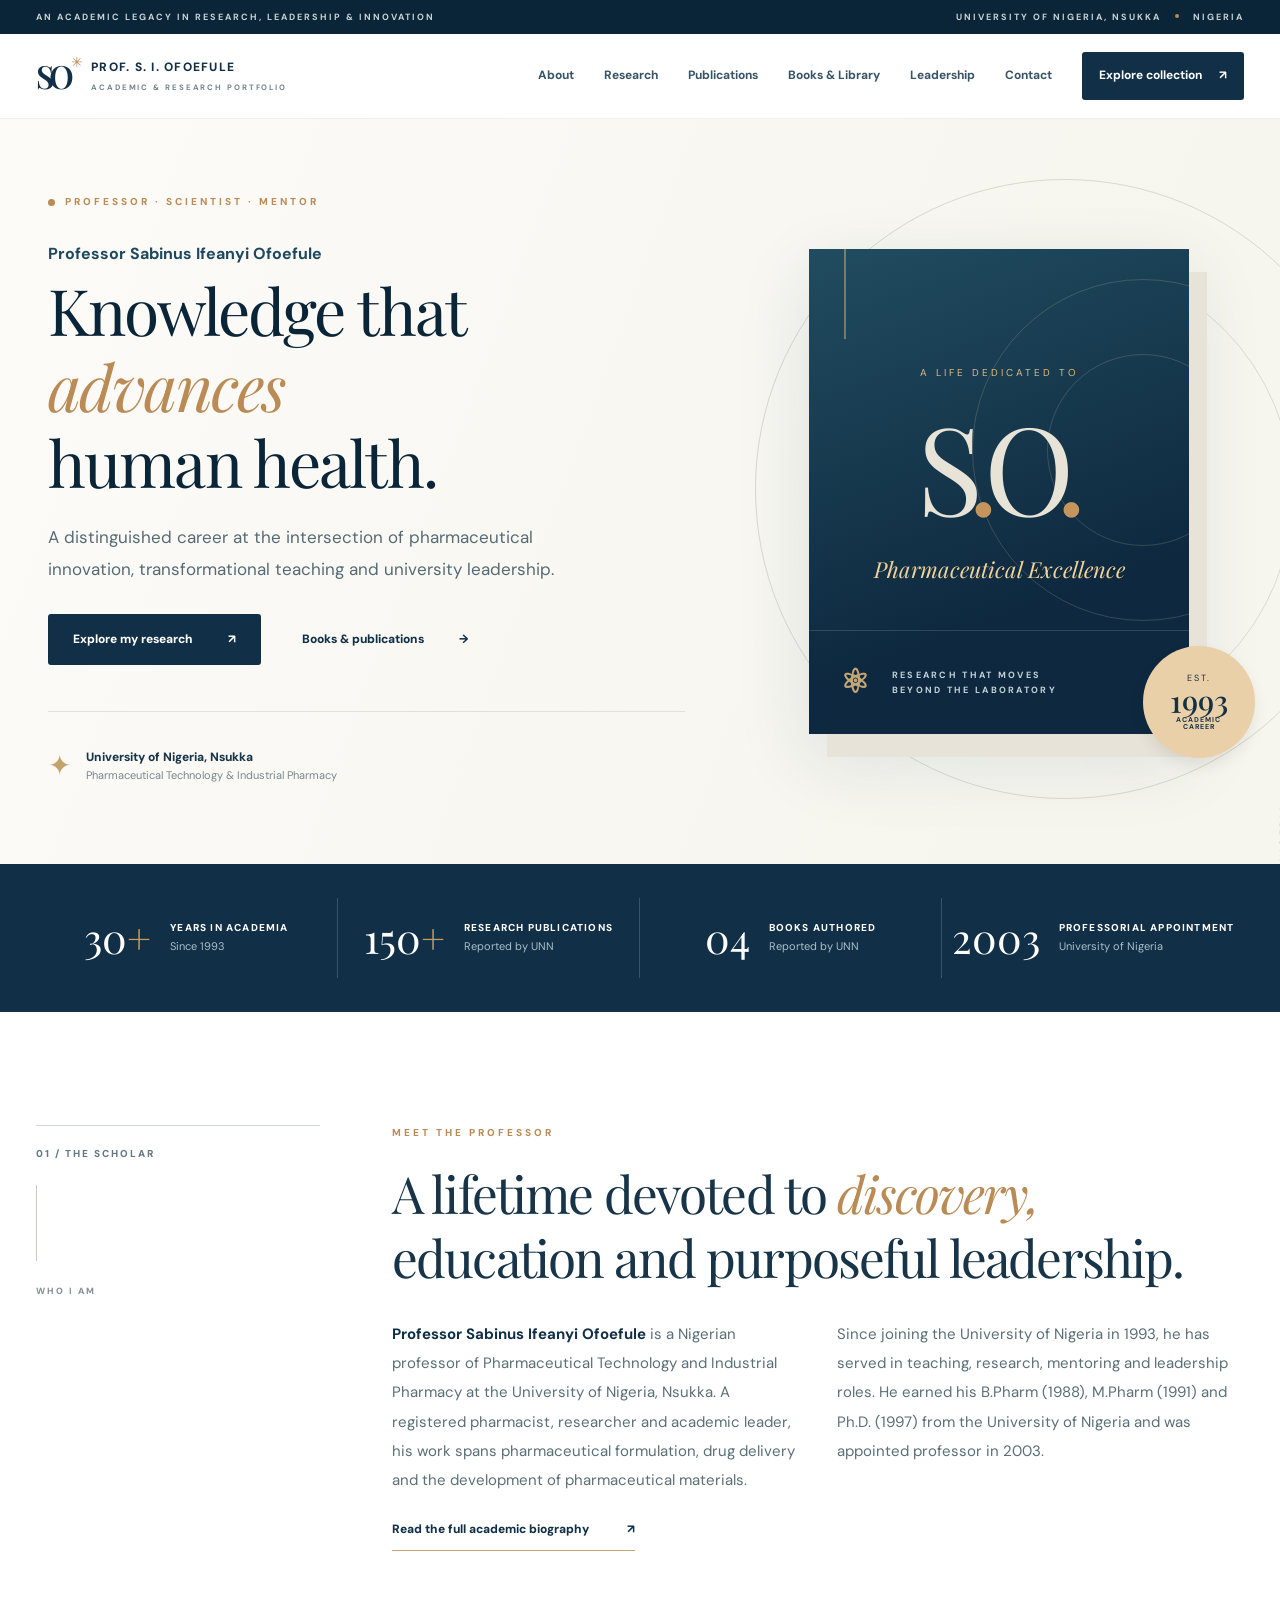
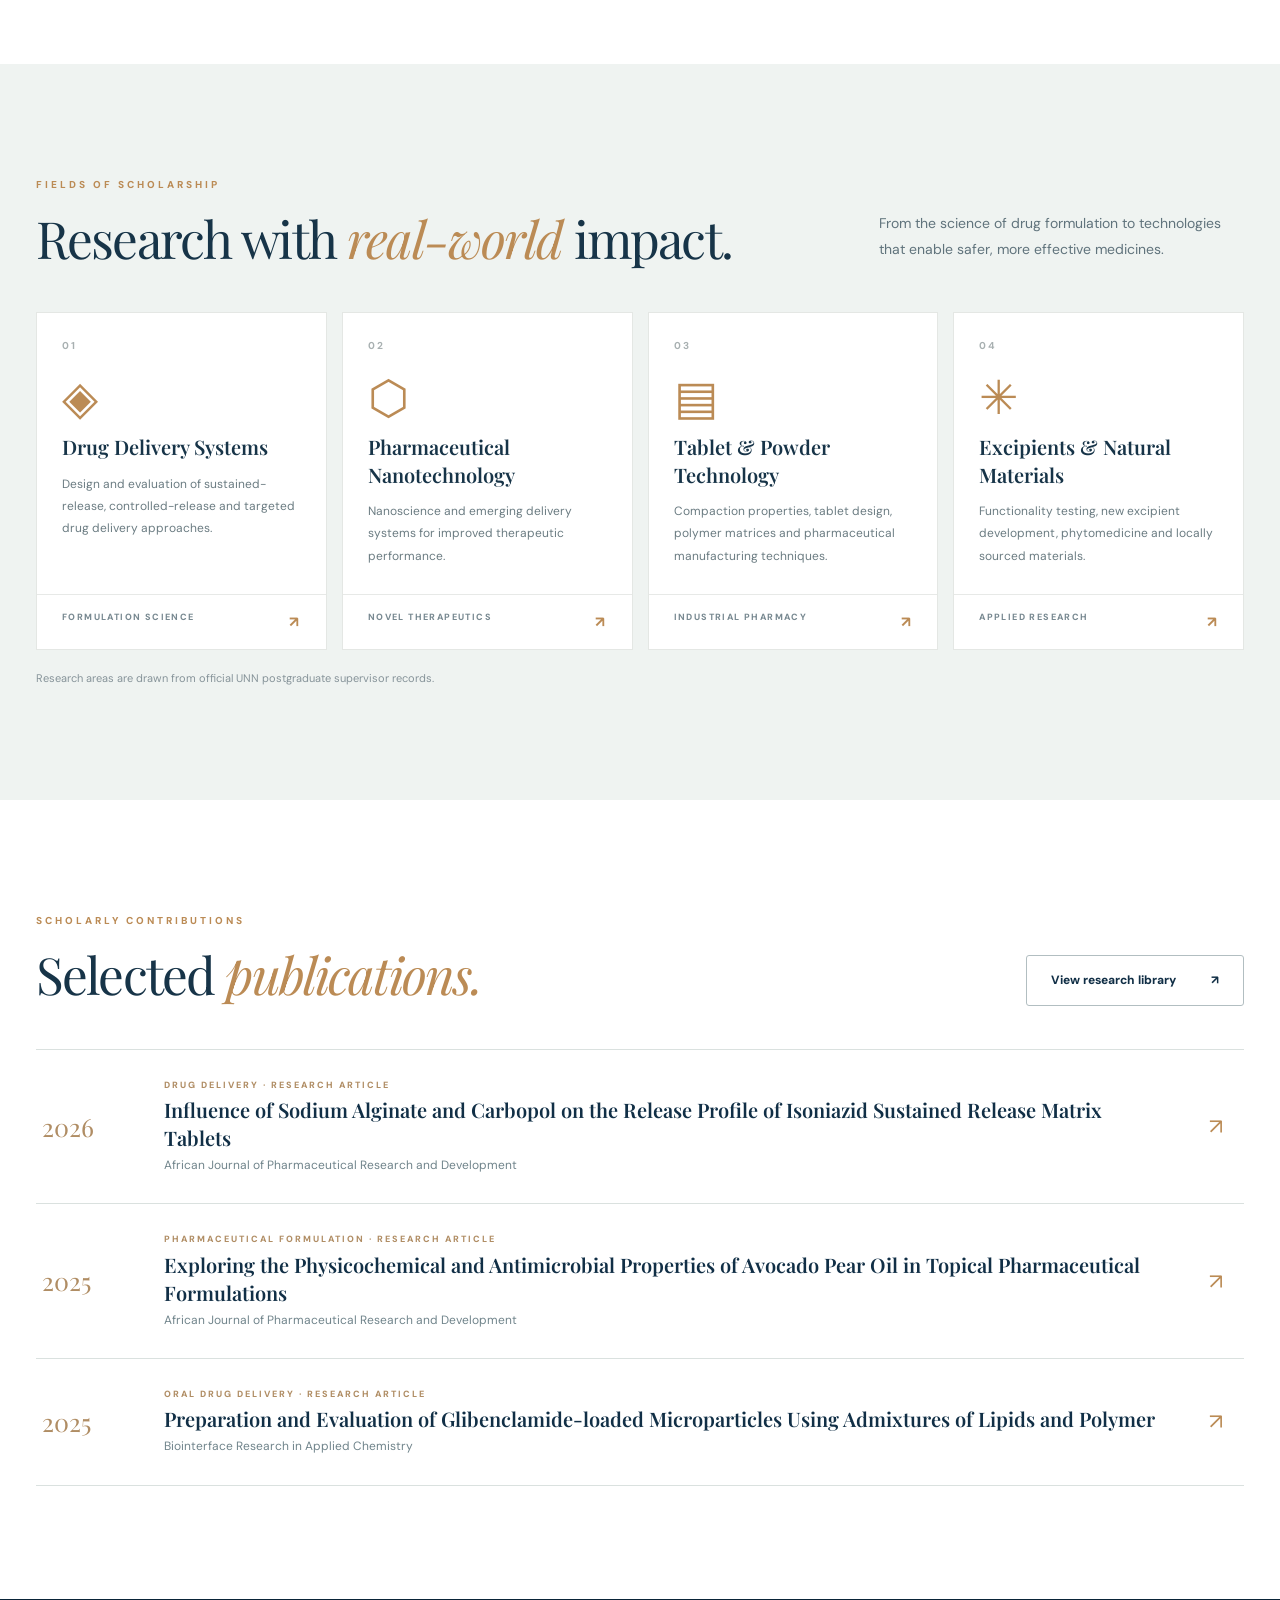
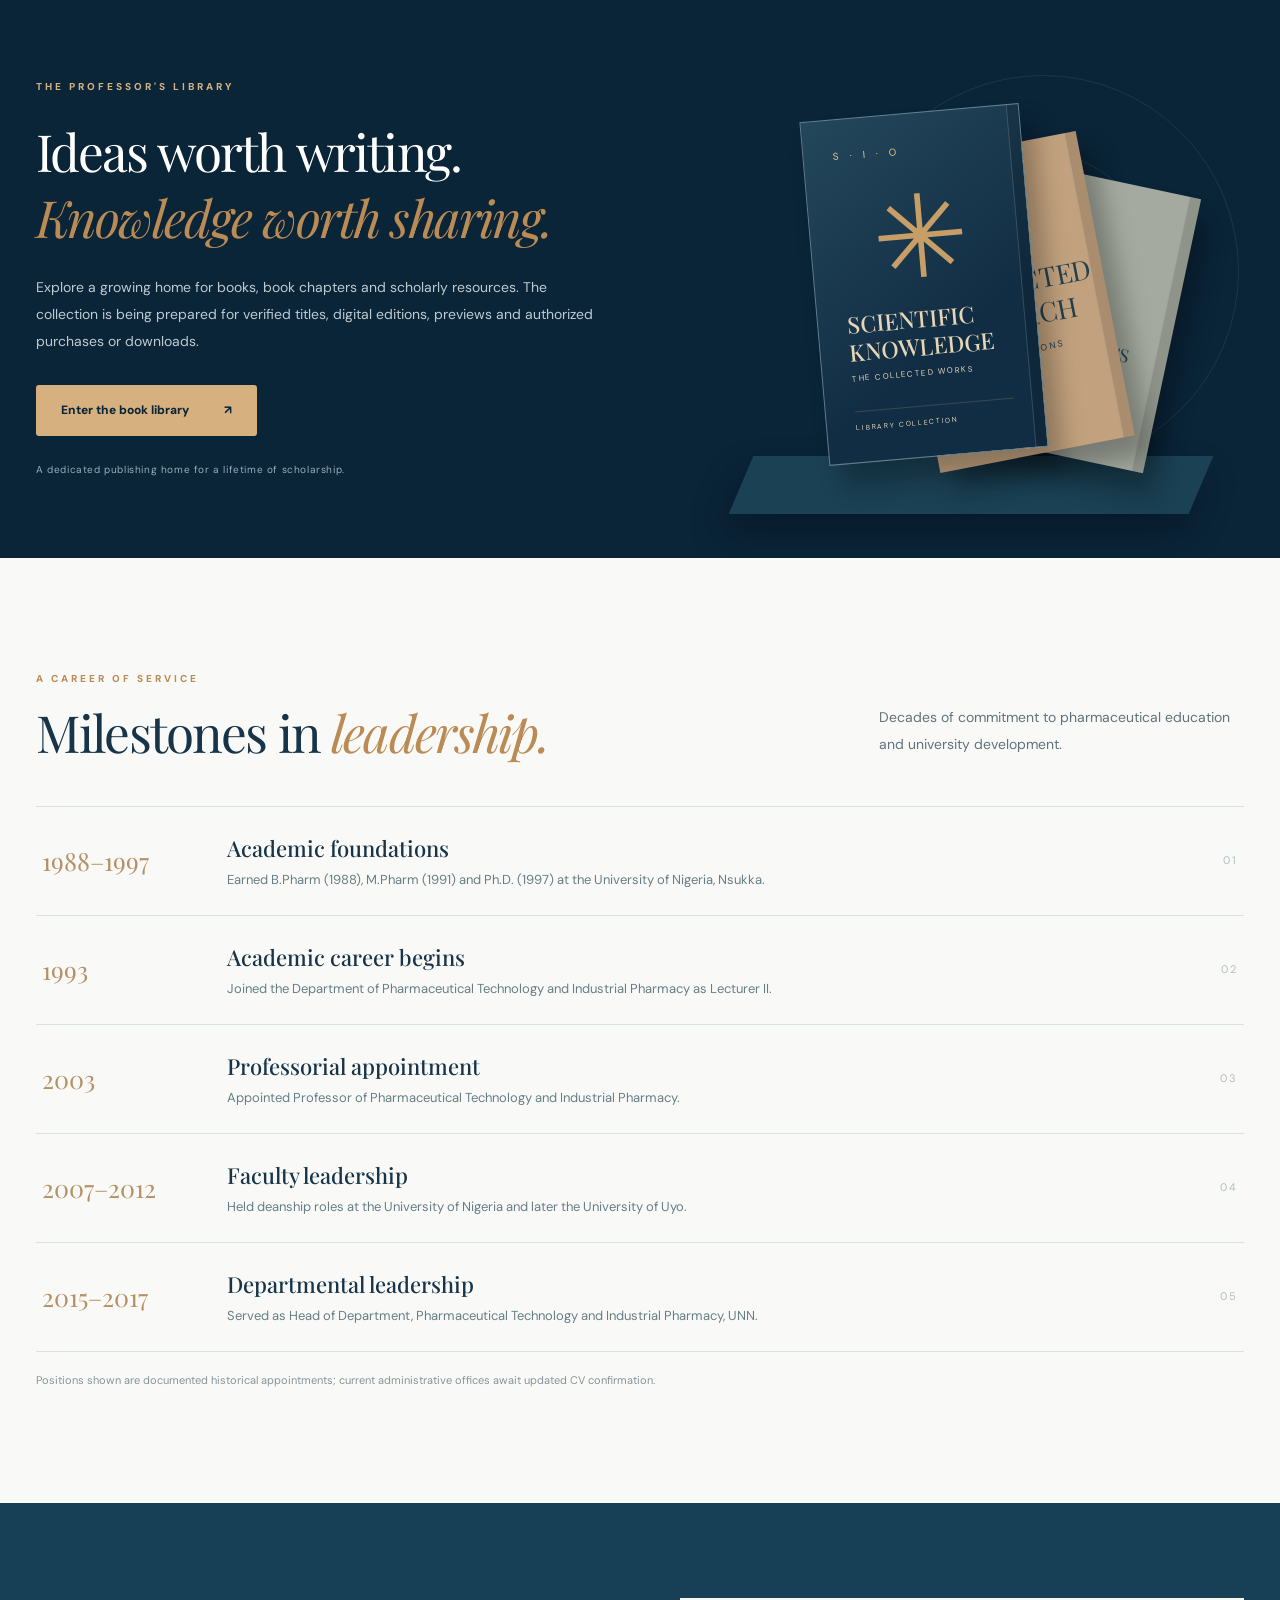
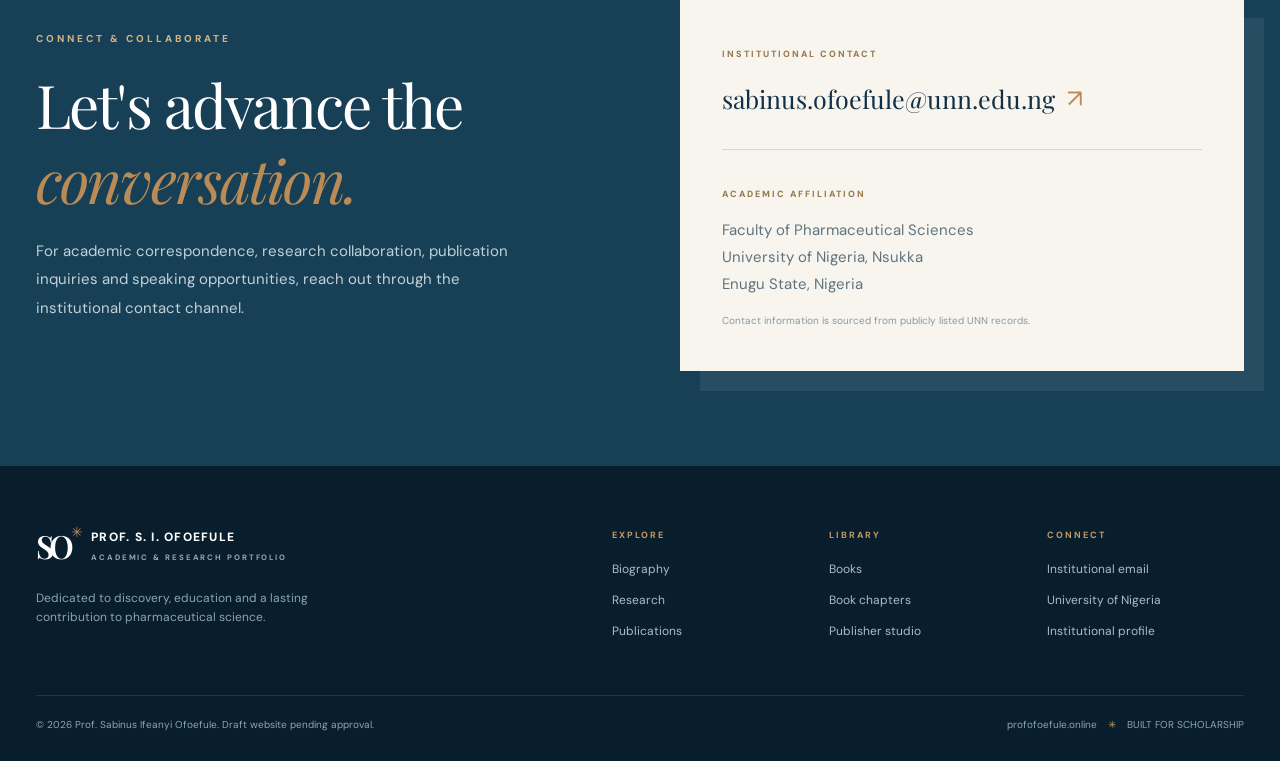
==== site/index.html @ 311e2a6b "feat: add academic portfolio, publication library, and book publishing studio" ====
<!doctype html>
<html lang="en"><head>
<meta charset="UTF-8"><meta name="viewport" content="width=device-width, initial-scale=1">
<title>Prof. Sabinus Ifeanyi Ofoefule | Pharmaceutical Scientist & Academic Leader</title>
<meta name="description" content="Explore the academic career, pharmaceutical research, publications and forthcoming books collection of Professor Sabinus Ifeanyi Ofoefule, University of Nigeria, Nsukka.">
<meta name="theme-color" content="#112d43"><link rel="canonical" href="https://profofoefule.online/"><link rel="icon" href="assets/logo.svg" type="image/svg+xml"><link rel="stylesheet" href="assets/style.css">
<meta property="og:title" content="Professor Sabinus Ifeanyi Ofoefule"><meta property="og:description" content="Advancing pharmaceutical science through research, mentorship and academic leadership."><meta property="og:type" content="profile"><meta property="og:url" content="https://profofoefule.online/">
<script type="application/ld+json">{"@context":"https://schema.org","@type":"Person","name":"Sabinus Ifeanyi Ofoefule","honorificPrefix":"Prof.","jobTitle":"Professor of Pharmaceutical Technology and Industrial Pharmacy","affiliation":{"@type":"CollegeOrUniversity","name":"University of Nigeria, Nsukka"},"url":"https://profofoefule.online/","knowsAbout":["Pharmaceutical technology","Industrial pharmacy","Drug delivery systems","Powder and tablet technology","Pharmaceutical excipients"]}</script>
</head><body>
<a class="skip-link" href="#main">Skip to content</a>
<div class="topline"><div class="container top-inner"><span>AN ACADEMIC LEGACY IN RESEARCH, LEADERSHIP & INNOVATION</span><span>UNIVERSITY OF NIGERIA, NSUKKA <i class="top-dot"></i> NIGERIA</span></div></div>
<header class="site-header"><nav class="nav container" aria-label="Main navigation"><a class="brand" href="index.html" aria-label="Professor Ofoefule home"><span class="brand-mark">SO<span class="brand-star">✳</span></span><span class="brand-copy"><b>PROF. S. I. OFOEFULE</b><small>ACADEMIC & RESEARCH PORTFOLIO</small></span></a><button class="mobile-toggle" id="mobileToggle" aria-label="Toggle navigation" aria-expanded="false"><span></span><span></span><span></span></button><div class="nav-links" id="navLinks"><a href="profile.html">About</a><a href="#research">Research</a><a href="#publications">Publications</a><a href="books.html">Books & Library</a><a href="#leadership">Leadership</a><a href="#contact">Contact</a><a href="books.html" class="nav-action">Explore collection <span>↗</span></a></div></nav></header>
<main id="main">
<section class="hero"><div class="container hero-grid"><div class="hero-copy"><div class="eyebrow"><span class="dot"></span> PROFESSOR · SCIENTIST · MENTOR</div><div class="hero-name">Professor Sabinus Ifeanyi Ofoefule</div><h1>Knowledge that <em>advances</em><br>human health.</h1><p class="hero-lead">A distinguished career at the intersection of pharmaceutical innovation, transformational teaching and university leadership.</p><div class="hero-buttons"><a class="btn btn-dark" href="#research">Explore my research <span>↗</span></a><a class="btn btn-ghost" href="books.html">Books & publications <span>→</span></a></div><div class="hero-affil"><span class="affil-symbol">✦</span><span><strong>University of Nigeria, Nsukka</strong><small>Pharmaceutical Technology & Industrial Pharmacy</small></span></div></div><div class="hero-visual"><div class="orb orb-one"></div><div class="orb orb-two"></div><div class="portrait-wrap"><div class="portrait-head"><span class="portrait-eyebrow">A LIFE DEDICATED TO</span><span class="portrait-monogram">S<span>.</span>O<span>.</span></span><span class="portrait-script">Pharmaceutical Excellence</span></div><div class="portrait-btm"><span class="mini-atom">⚛</span><span>RESEARCH THAT MOVES<br>BEYOND THE LABORATORY</span></div><div class="portrait-line"></div></div><div class="portrait-stamp"><span>EST.</span><b>1993</b><small>ACADEMIC<br>CAREER</small></div><div class="hero-decoration">PHARMACEUTICAL SCIENCES / NIGERIA</div></div></div></section>
<section class="stats-band" aria-label="Career highlights"><div class="container stats-grid"><div class="stat"><b>30<span>+</span></b><span>YEARS IN ACADEMIA <small>Since 1993</small></span></div><div class="stat"><b>150<span>+</span></b><span>RESEARCH PUBLICATIONS <small>Reported by UNN</small></span></div><div class="stat"><b>04</b><span>BOOKS AUTHORED <small>Reported by UNN</small></span></div><div class="stat"><b>2003</b><span>PROFESSORIAL APPOINTMENT <small>University of Nigeria</small></span></div></div></section>
<section class="section intro-section" id="about"><div class="container intro-grid"><div class="section-side"><div class="section-number">01 / THE SCHOLAR</div><div class="side-ornament"></div><span class="small-caps">WHO I AM</span></div><div class="intro-content"><div class="section-kicker">MEET THE PROFESSOR</div><h2>A lifetime devoted to <em>discovery,</em> education and purposeful leadership.</h2><div class="intro-columns"><p><strong>Professor Sabinus Ifeanyi Ofoefule</strong> is a Nigerian professor of Pharmaceutical Technology and Industrial Pharmacy at the University of Nigeria, Nsukka. A registered pharmacist, researcher and academic leader, his work spans pharmaceutical formulation, drug delivery and the development of pharmaceutical materials.</p><p>Since joining the University of Nigeria in 1993, he has served in teaching, research, mentoring and leadership roles. He earned his B.Pharm (1988), M.Pharm (1991) and Ph.D. (1997) from the University of Nigeria and was appointed professor in 2003.</p></div><a class="text-link" href="profile.html">Read the full academic biography <span>↗</span></a></div></div></section>
<section class="section research-section" id="research"><div class="container"><div class="section-row"><div><div class="section-kicker">FIELDS OF SCHOLARSHIP</div><h2>Research with <em>real-world</em> impact.</h2></div><p>From the science of drug formulation to technologies that enable safer, more effective medicines.</p></div><div class="research-grid"><article class="research-card"><div class="research-num">01</div><div class="research-icon">◈</div><h3>Drug Delivery Systems</h3><p>Design and evaluation of sustained-release, controlled-release and targeted drug delivery approaches.</p><div class="card-foot">FORMULATION SCIENCE <span>↗</span></div></article><article class="research-card"><div class="research-num">02</div><div class="research-icon">⬡</div><h3>Pharmaceutical Nanotechnology</h3><p>Nanoscience and emerging delivery systems for improved therapeutic performance.</p><div class="card-foot">NOVEL THERAPEUTICS <span>↗</span></div></article><article class="research-card"><div class="research-num">03</div><div class="research-icon">▤</div><h3>Tablet & Powder Technology</h3><p>Compaction properties, tablet design, polymer matrices and pharmaceutical manufacturing techniques.</p><div class="card-foot">INDUSTRIAL PHARMACY <span>↗</span></div></article><article class="research-card"><div class="research-num">04</div><div class="research-icon">✳</div><h3>Excipients & Natural Materials</h3><p>Functionality testing, new excipient development, phytomedicine and locally sourced materials.</p><div class="card-foot">APPLIED RESEARCH <span>↗</span></div></article></div><p class="source-note">Research areas are drawn from official UNN postgraduate supervisor records.</p></div></section>
<section class="section publications-section" id="publications"><div class="container"><div class="section-row"><div><div class="section-kicker">SCHOLARLY CONTRIBUTIONS</div><h2>Selected <em>publications.</em></h2></div><a class="btn btn-outline" href="publications.html">View research library <span>↗</span></a></div><div class="publication-list"><a class="pub-row" href="https://doi.org/10.59493/ajopred/2026.1.17" target="_blank" rel="noopener noreferrer"><span class="pub-year">2026</span><span class="pub-main"><small>DRUG DELIVERY · RESEARCH ARTICLE</small><b>Influence of Sodium Alginate and Carbopol on the Release Profile of Isoniazid Sustained Release Matrix Tablets</b><span>African Journal of Pharmaceutical Research and Development</span></span><span class="pub-arrow">↗</span></a><a class="pub-row" href="https://doi.org/10.59493/ajopred/2025.1.8" target="_blank" rel="noopener noreferrer"><span class="pub-year">2025</span><span class="pub-main"><small>PHARMACEUTICAL FORMULATION · RESEARCH ARTICLE</small><b>Exploring the Physicochemical and Antimicrobial Properties of Avocado Pear Oil in Topical Pharmaceutical Formulations</b><span>African Journal of Pharmaceutical Research and Development</span></span><span class="pub-arrow">↗</span></a><a class="pub-row" href="https://doi.org/10.33263/BRIAC152.029" target="_blank" rel="noopener noreferrer"><span class="pub-year">2025</span><span class="pub-main"><small>ORAL DRUG DELIVERY · RESEARCH ARTICLE</small><b>Preparation and Evaluation of Glibenclamide-loaded Microparticles Using Admixtures of Lipids and Polymer</b><span>Biointerface Research in Applied Chemistry</span></span><span class="pub-arrow">↗</span></a></div></div></section>
<section class="books-feature"><div class="container books-feature-grid"><div class="books-feature-copy"><div class="section-kicker light">THE PROFESSOR'S LIBRARY</div><h2>Ideas worth writing.<br><em>Knowledge worth sharing.</em></h2><p>Explore a growing home for books, book chapters and scholarly resources. The collection is being prepared for verified titles, digital editions, previews and authorized purchases or downloads.</p><a class="btn btn-gold" href="books.html">Enter the book library <span>↗</span></a><div class="books-note">A dedicated publishing home for a lifetime of scholarship.</div></div><div class="book-art" aria-label="Illustration of scholarly books"><div class="book-stack book-back"><i></i><div class="book-line"></div><small>THE PROFESSOR'S<br>LIBRARY</small></div><div class="book-stack book-middle"><i></i><span>COLLECTED<br>RESEARCH</span><small>ACADEMIC EDITIONS</small></div><div class="book-stack book-front"><div class="front-logo">S · I · O</div><div class="front-pattern">✳</div><b>SCIENTIFIC<br>KNOWLEDGE</b><span>THE COLLECTED WORKS</span><small>LIBRARY COLLECTION</small></div><div class="book-plinth"></div></div></div></section>
<section class="section timeline-section" id="leadership"><div class="container"><div class="section-row"><div><div class="section-kicker">A CAREER OF SERVICE</div><h2>Milestones in <em>leadership.</em></h2></div><p>Decades of commitment to pharmaceutical education and university development.</p></div><div class="timeline"><div class="timeline-item"><span>1988–1997</span><div><h3>Academic foundations</h3><p>Earned B.Pharm (1988), M.Pharm (1991) and Ph.D. (1997) at the University of Nigeria, Nsukka.</p></div><i>01</i></div><div class="timeline-item"><span>1993</span><div><h3>Academic career begins</h3><p>Joined the Department of Pharmaceutical Technology and Industrial Pharmacy as Lecturer II.</p></div><i>02</i></div><div class="timeline-item"><span>2003</span><div><h3>Professorial appointment</h3><p>Appointed Professor of Pharmaceutical Technology and Industrial Pharmacy.</p></div><i>03</i></div><div class="timeline-item"><span>2007–2012</span><div><h3>Faculty leadership</h3><p>Held deanship roles at the University of Nigeria and later the University of Uyo.</p></div><i>04</i></div><div class="timeline-item"><span>2015–2017</span><div><h3>Departmental leadership</h3><p>Served as Head of Department, Pharmaceutical Technology and Industrial Pharmacy, UNN.</p></div><i>05</i></div></div><p class="source-note">Positions shown are documented historical appointments; current administrative offices await updated CV confirmation.</p></div></section>
<section class="contact-section" id="contact"><div class="container contact-grid"><div><div class="section-kicker light">CONNECT & COLLABORATE</div><h2>Let's advance the <em>conversation.</em></h2><p>For academic correspondence, research collaboration, publication inquiries and speaking opportunities, reach out through the institutional contact channel.</p></div><div class="contact-card"><small>INSTITUTIONAL CONTACT</small><a href="mailto:sabinus.ofoefule@unn.edu.ng" class="contact-email">sabinus.ofoefule@unn.edu.ng <span>↗</span></a><div class="contact-divider"></div><small>ACADEMIC AFFILIATION</small><p>Faculty of Pharmaceutical Sciences<br>University of Nigeria, Nsukka<br>Enugu State, Nigeria</p><div class="contact-small">Contact information is sourced from publicly listed UNN records.</div></div></div></section>
</main><footer class="footer"><div class="container footer-grid"><div><a class="brand footer-brand" href="index.html"><span class="brand-mark">SO<span class="brand-star">✳</span></span><span class="brand-copy"><b>PROF. S. I. OFOEFULE</b><small>ACADEMIC & RESEARCH PORTFOLIO</small></span></a><p>Dedicated to discovery, education and a lasting contribution to pharmaceutical science.</p></div><div class="footer-links"><div><strong>EXPLORE</strong><a href="profile.html">Biography</a><a href="#research">Research</a><a href="publications.html">Publications</a></div><div><strong>LIBRARY</strong><a href="books.html">Books</a><a href="books.html?filter=chapter">Book chapters</a><a href="admin.html">Publisher studio</a></div><div><strong>CONNECT</strong><a href="mailto:sabinus.ofoefule@unn.edu.ng">Institutional email</a><a href="https://www.unn.edu.ng/" target="_blank" rel="noopener noreferrer">University of Nigeria</a><a href="https://stracep.unn.edu.ng/key-officers/" target="_blank" rel="noopener noreferrer">Institutional profile</a></div></div></div><div class="container footer-base"><span>© <span id="year"></span> Prof. Sabinus Ifeanyi Ofoefule. Draft website pending approval.</span><span>profofoefule.online <span class="footer-dot">✳</span> BUILT FOR SCHOLARSHIP</span></div></footer>
<script src="assets/common.js" defer></script></body></html>
---- site/assets/style.css ----
@import url('https://fonts.googleapis.com/css2?family=DM+Sans:wght@400;500;600;700&family=Manrope:wght@400;500;600;700;800&family=Playfair+Display:ital,wght@0,400;0,500;0,600;0,700;1,400;1,500;1,600&display=swap');
:root{--navy:#112f46;--navy-deep:#0a2438;--navy-light:#1d4860;--ink:#173448;--text:#3e5260;--sub:#6e7e83;--gold:#bb8b55;--gold-light:#dec49d;--cream:#f8f6f1;--paper:#fff;--line:#dce1de;--blue-bg:#edf2f2;--serif:'Playfair Display',Georgia,serif;--sans:'DM Sans',Arial,sans-serif;--manrope:'Manrope',Arial,sans-serif}
*{box-sizing:border-box}html{scroll-behavior:smooth;scroll-padding-top:100px}body{margin:0;background:var(--cream);color:var(--ink);font-family:var(--sans);font-size:15px;line-height:1.6}a{color:inherit;text-decoration:none}button,input,select,textarea{font:inherit}button{cursor:pointer}img{max-width:100%}.container{width:min(1240px,calc(100% - 72px));margin-inline:auto}.skip-link{position:absolute;left:-1000px;top:0;background:white;color:var(--navy);z-index:100;padding:12px}.skip-link:focus{left:10px;top:10px}.topline{background:var(--navy-deep);color:#c8d3d6;font-size:9px;font-weight:700;letter-spacing:2px}.top-inner{display:flex;justify-content:space-between;align-items:center;min-height:34px}.top-dot{display:inline-block;width:4px;height:4px;border-radius:50%;background:var(--gold);margin:0 10px 2px}.site-header{background:#fff;position:relative;z-index:12;border-bottom:1px solid #eef0ed}.nav{min-height:84px;display:flex;align-items:center;justify-content:space-between;gap:24px}.brand{display:inline-flex;align-items:center;gap:14px;min-width:215px}.brand-mark{font-family:var(--serif);font-size:32px;letter-spacing:-5px;position:relative;line-height:1;color:var(--navy);font-weight:600;padding-right:8px}.brand-star{font:14px var(--sans);position:absolute;top:-7px;right:-6px;letter-spacing:0;color:var(--gold)}.brand-copy{display:flex;flex-direction:column;gap:4px}.brand-copy b{letter-spacing:1.25px;color:var(--navy);font-size:12px;font-weight:800}.brand-copy small{font-size:7.8px;letter-spacing:1.9px;color:#73858a;font-weight:700}.nav-links{display:flex;align-items:center;gap:30px}.nav-links>a{font-size:12px;font-weight:700;color:#385366;white-space:nowrap;transition:color .2s}.nav-links>a:hover,.nav-links>a.active{color:var(--gold)}.nav-links .nav-action{background:var(--navy);color:white;border-radius:3px;padding:14px 17px;display:inline-flex;gap:17px}.nav-links .nav-action:hover{color:#fff;background:#264961}.mobile-toggle{display:none;border:0;background:none;padding:10px}.mobile-toggle span{display:block;width:25px;height:2px;background:var(--navy);margin:5px 0}
.hero{background:linear-gradient(110deg,#fcfbf8 2%,#f6f5ee 80%);overflow:hidden}.hero-grid{min-height:680px;display:grid;grid-template-columns:1.14fr .86fr;align-items:center;gap:70px}.hero-copy{padding:75px 0 75px 12px}.eyebrow,.section-kicker,.small-caps{font-size:10px;letter-spacing:3px;font-weight:800;color:var(--gold);display:flex;align-items:center;gap:10px}.eyebrow .dot{height:7px;width:7px;background:var(--gold);border-radius:50%}.hero-name{font-size:16px;font-weight:700;margin:31px 0 5px;color:var(--navy-light)}h1,h2,h3,p{margin-top:0}h1,h2{font-family:var(--serif);font-weight:400;letter-spacing:-1.85px}h1{font-size:clamp(45px,5vw,74px);line-height:1.19;margin-bottom:22px;color:var(--navy-deep)}h1 em,h2 em{font-weight:400;color:var(--gold);font-style:italic}.hero-lead{max-width:530px;color:#566b74;font-size:17px;line-height:1.85;margin-bottom:29px}.hero-buttons{display:flex;align-items:center;gap:16px}.btn{display:inline-flex;align-items:center;justify-content:center;gap:35px;padding:15px 24px;border-radius:3px;font-size:12px;font-weight:800;border:1px solid transparent;transition:transform .2s,background-color .2s;text-align:center;white-space:nowrap}.btn:hover{transform:translateY(-2px)}.btn-dark{background:var(--navy);color:#fff}.btn-dark:hover{background:#23495c}.btn-ghost{color:var(--navy)}.btn-ghost:hover{background:#ebece5}.btn-outline{border-color:#b2bec1;background:transparent;color:var(--navy)}.btn-gold{background:#d6b17f;color:var(--navy-deep)}.btn-gold:hover{background:#edc894}.hero-affil{display:flex;align-items:center;gap:15px;border-top:1px solid #e1e2da;padding-top:32px;margin-top:46px}.affil-symbol{font-size:28px;color:#c5a46c}.hero-affil span:last-child{display:flex;flex-direction:column}.hero-affil strong{font-size:12px;font-weight:800}.hero-affil small{font-size:11px;color:#75888e}.hero-visual{height:680px;position:relative;display:flex;align-items:center;justify-content:center;isolation:isolate}.orb{position:absolute;border-radius:50%;border:1px solid #d7d9cf}.orb-one{width:620px;height:620px;left:0;top:4%;z-index:-1}.orb-two{width:470px;height:470px;left:14%;top:16%;z-index:-1;border-color:#dcd9d0}.portrait-wrap{width:380px;height:485px;background:linear-gradient(160deg,#214c60,#0e293f 70%);position:relative;box-shadow:18px 23px 0 #e7e3d8,0 25px 70px #21445c1e;display:flex;flex-direction:column;justify-content:space-between;overflow:hidden}.portrait-wrap::before{content:'';position:absolute;width:340px;height:340px;border:1px solid #f7e2b52b;border-radius:50%;top:30px;right:-125px}.portrait-wrap::after{content:'';position:absolute;width:190px;height:190px;border:1px solid #f7e2b52b;border-radius:50%;top:105px;right:-50px}.portrait-head{display:flex;flex-direction:column;align-items:center;padding-top:116px;color:white;z-index:1}.portrait-eyebrow{font-size:10px;color:#deb982;letter-spacing:3px}.portrait-monogram{font-family:var(--serif);font-size:122px;font-weight:400;letter-spacing:-15px;margin-left:-9px;line-height:1.4;color:#e7e3d7}.portrait-monogram span{color:#c6955d}.portrait-script{font-family:var(--serif);font-size:22px;font-style:italic;color:#f2d29b}.portrait-btm{display:flex;align-items:center;gap:19px;padding:25px 31px;color:#c3d3d7;border-top:1px solid #ffffff23;z-index:1;font-size:9px;font-weight:700;letter-spacing:2.3px}.mini-atom{font-size:33px;color:#c2a577}.portrait-line{position:absolute;width:2px;height:90px;background:#d3ae7e;top:0;left:35px;opacity:.5}.portrait-stamp{width:112px;height:112px;position:absolute;border-radius:50%;background:#ead0a8;color:#163144;right:-11px;bottom:73px;display:flex;flex-direction:column;align-items:center;justify-content:center;text-align:center;line-height:1.05;box-shadow:0 8px 15px #00000013}.portrait-stamp span{font-size:9px;letter-spacing:2px}.portrait-stamp b{font-size:31px;font-family:var(--serif);font-weight:500}.portrait-stamp small{font-size:7px;letter-spacing:1px;font-weight:700}.hero-decoration{position:absolute;bottom:29px;right:-46px;letter-spacing:3.7px;color:#b6b8ad;font-size:9px;transform:rotate(-90deg);transform-origin:right bottom}.stats-band{background:var(--navy);color:white}.stats-grid{display:grid;grid-template-columns:repeat(4,1fr);padding:34px 0}.stat{display:flex;align-items:center;gap:19px;min-height:80px;justify-content:center;border-right:1px solid #ffffff2d}.stat:last-child{border:0}.stat b{font-family:var(--serif);font-size:41px;font-weight:400;line-height:1}.stat b span{color:#c59d65}.stat>span{font-size:10px;font-weight:800;letter-spacing:1.2px;line-height:1.8}.stat small{display:block;color:#a9c0ca;font-weight:400;letter-spacing:0;font-size:11px}
.section{padding:113px 0}.section-side{border-top:1px solid #cfd7d4;padding-top:20px}.section-number{font-size:10px;color:#637885;font-weight:800;letter-spacing:2px}.side-ornament{height:76px;width:1px;background:#c7c9c2;margin:23px 0}.small-caps{font-size:9px;color:#869096;letter-spacing:2px}.intro-section{background:white}.intro-grid{display:grid;grid-template-columns:1fr 3fr;gap:72px}.intro-content h2{font-size:clamp(36px,4vw,56px);line-height:1.25;max-width:880px;margin:20px 0 31px}.intro-columns{display:grid;grid-template-columns:1fr 1fr;gap:38px}.intro-columns p{color:#5a6f76;font-size:15px;line-height:1.95}.intro-columns strong{color:var(--navy)}.text-link{font-size:12px;font-weight:800;border-bottom:1px solid #c7a472;display:inline-flex;align-items:center;gap:38px;padding:10px 0;color:var(--navy)}.research-section{background:#eff3f1}.section-row{display:flex;align-items:end;justify-content:space-between;gap:45px;margin-bottom:43px}.section-row h2{font-size:clamp(36px,4vw,52px);line-height:1.2;margin:15px 0 0}.section-row>p{max-width:365px;color:#60737c;font-size:14px;line-height:1.9;margin:0 0 6px}.research-grid{display:grid;grid-template-columns:repeat(4,1fr);gap:15px}.research-card{background:white;min-height:325px;display:flex;flex-direction:column;padding:25px 25px 0;border:1px solid #e4e7e4;transition:transform .2s,box-shadow .2s}.research-card:hover{transform:translateY(-4px);box-shadow:0 14px 20px #1e404b12}.research-num{font-size:10px;letter-spacing:2px;color:#a8b0b1;font-weight:700}.research-icon{font-family:var(--serif);font-size:47px;color:var(--gold);margin:17px 0 15px;line-height:1}.research-card h3{font-family:var(--serif);font-size:20px;font-weight:600;line-height:1.38;margin-bottom:12px}.research-card p{color:#6b7c82;font-size:12px;line-height:1.85;flex:1}.card-foot{border-top:1px solid #e7e9e7;margin:15px -25px 0;padding:15px 25px;font-size:9px;letter-spacing:1.4px;font-weight:800;color:#788991;display:flex;justify-content:space-between}.card-foot span{font-size:15px;color:var(--gold)}.source-note{color:#869399;font-size:11px;margin-top:20px;margin-bottom:0}.publications-section{background:white}.publication-list{border-top:1px solid #dae1df}.pub-row{display:grid;grid-template-columns:100px 1fr 44px;align-items:center;gap:22px;border-bottom:1px solid #dae1df;padding:28px 6px;transition:background-color .2s}.pub-row:hover{background:#f7f8f5}.pub-year{font-family:var(--serif);font-size:25px;color:#b08d64}.pub-main{display:flex;flex-direction:column;gap:4px}.pub-main small{font-size:9px;color:#b08d64;letter-spacing:2px;font-weight:800}.pub-main b{font-family:var(--serif);font-size:20px;line-height:1.4;font-weight:600;color:var(--navy)}.pub-main>span{font-size:12px;color:#70848b}.pub-arrow{text-align:center;color:var(--gold);font-size:22px}.books-feature{background:var(--navy-deep);color:#fff;overflow:hidden}.books-feature-grid{display:grid;grid-template-columns:1.15fr 1fr;gap:50px;min-height:535px;align-items:center}.books-feature-copy{padding:80px 0}.section-kicker.light{color:#d4b280}.books-feature h2{font-size:clamp(38px,4vw,56px);line-height:1.3;margin:23px 0}.books-feature p{max-width:570px;color:#becbd0;font-size:14px;line-height:1.95;margin-bottom:29px}.books-note{color:#97afb9;font-size:10px;letter-spacing:.6px;margin-top:26px}.book-art{height:535px;position:relative;display:flex;align-items:flex-end;justify-content:center;perspective:900px}.book-art::before{content:'';position:absolute;width:390px;height:390px;border:1px solid #ffffff15;border-radius:50%;top:12%;right:1%}.book-art::after{content:'';position:absolute;width:250px;height:250px;border:1px solid #ffffff13;border-radius:50%;top:26%;right:16%}.book-stack{position:absolute;bottom:89px;display:flex;flex-direction:column;box-shadow:13px 21px 25px #00000047;z-index:1}.book-stack:after{content:'';position:absolute;right:0;top:0;bottom:0;width:11px;background:#00000021;border-left:1px solid #ffffff2b}.book-back{width:185px;height:280px;right:70px;transform:rotate(12deg);background:#a4aa9f;color:#234350;padding:32px}.book-back i{width:31px;height:31px;border:1px solid #284b5e;border-radius:50%;margin-bottom:45px}.book-back small{font-family:var(--serif);font-size:18px}.book-line{height:2px;width:60px;background:#37566b;margin-bottom:16px}.book-middle{width:198px;height:310px;right:137px;transform:rotate(-11deg);background:#c2a27e;color:#23404e;padding:36px 28px}.book-middle i{display:block;border-top:2px solid #365465;border-bottom:2px solid #365465;height:10px;width:60px;margin-bottom:75px}.book-middle span{font-family:var(--serif);font-size:27px;line-height:1.25}.book-middle small{font-size:9px;margin-top:10px;letter-spacing:2px}.book-front{width:220px;height:345px;right:210px;transform:rotate(-5deg);background:linear-gradient(145deg,#24475b,#112d44 65%);color:#e6d5b6;padding:29px;z-index:3;border:1px solid #5d7e8c}.front-logo{letter-spacing:4px;font-size:10px;color:#ebc68e}.front-pattern{font-size:115px;font-weight:100;line-height:1;color:#c69e66;margin:23px 0 8px;text-align:center}.book-front b{font-family:var(--serif);font-size:23px;font-weight:500;line-height:1.2}.book-front>span{margin-top:7px;font-size:8px;letter-spacing:1.5px}.book-front>small{border-top:1px solid #b28c6344;margin-top:auto;padding-top:10px;font-size:7px;letter-spacing:1.7px}.book-plinth{height:58px;width:460px;background:#1b4154;position:absolute;bottom:32px;right:43px;transform:skew(-23deg);box-shadow:0 19px 35px #0004}.timeline-section{background:#f9faf7}.timeline{border-top:1px solid #dae2de}.timeline-item{display:grid;grid-template-columns:150px 1fr 70px;align-items:center;border-bottom:1px solid #dae2de;padding:24px 6px;gap:35px}.timeline-item>span{font-family:var(--serif);font-size:25px;color:#b59165}.timeline-item h3{font-family:var(--serif);font-size:22px;font-weight:500;margin-bottom:4px}.timeline-item p{font-size:13px;color:#667e86;max-width:710px;margin:0}.timeline-item i{font-style:normal;color:#b1bec0;font-size:11px;letter-spacing:2px;text-align:right}.contact-section{background:#174057;color:white;padding:95px 0}.contact-grid{display:grid;grid-template-columns:1fr 1fr;gap:80px;align-items:center}.contact-section h2{font-size:clamp(38px,4.7vw,62px);line-height:1.24;margin:20px 0}.contact-section p{max-width:500px;color:#c1d2d7;line-height:1.9}.contact-card{background:#f7f5ee;color:var(--navy);padding:42px;box-shadow:20px 20px 0 #ffffff11}.contact-card small{color:#98794c;font-weight:800;letter-spacing:2px;font-size:9px}.contact-email{font-family:var(--serif);font-size:clamp(19px,2vw,25px);display:flex;gap:12px;align-items:center;margin:15px 0}.contact-email span{font-family:var(--sans);color:var(--gold)}.contact-divider{height:1px;background:#d5dacf;margin:30px 0}.contact-card p{color:#5f7480;margin-top:13px;line-height:1.8}.contact-small{font-size:10px;color:#8899a2}.footer{background:#091e2d;color:#dce5e6}.footer-grid{display:grid;grid-template-columns:1fr 1.25fr;gap:70px;padding:62px 0 53px}.footer-brand .brand-mark,.footer-brand .brand-copy b{color:#fff}.footer-brand .brand-copy small{color:#91a9b6}.footer-grid>div>p{font-size:12px;color:#8ca5b2;max-width:300px;margin:23px 0 0}.footer-links{display:grid;grid-template-columns:repeat(3,1fr);gap:20px}.footer-links>div{display:flex;flex-direction:column;gap:12px}.footer-links strong{font-size:9px;color:#c59b63;letter-spacing:2px;margin-bottom:6px}.footer-links a{color:#a8bec8;font-size:12px}.footer-links a:hover{color:#fff}.footer-base{border-top:1px solid #ffffff1b;display:flex;justify-content:space-between;padding:21px 0 28px;gap:20px;color:#8ca5b2;font-size:10px}.footer-dot{color:#c59b63;margin:0 8px}
/* Inner pages */
.page-hero{background:#eff2ed;padding:82px 0 85px;position:relative;overflow:hidden}.page-hero:after{content:'✳';font-size:310px;position:absolute;right:8%;top:-110px;color:#d4dcd5;opacity:.5;pointer-events:none}.page-hero .container{position:relative;z-index:1}.page-hero h1{font-size:clamp(44px,5vw,67px);max-width:850px;margin:15px 0 23px}.page-hero p{max-width:650px;font-size:15px;line-height:1.85;color:#5d747e}.crumb{font-size:11px;color:#6a838d;letter-spacing:1px}.crumb span{margin:0 10px;color:#ba9469}.inner-content{background:#fff;padding:65px 0 110px;min-height:420px}.inner-heading{display:flex;gap:22px;justify-content:space-between;align-items:end;margin-bottom:30px}.inner-heading h2{font-size:35px;margin:0}.catalog-toolbar{display:flex;gap:14px;align-items:center;flex-wrap:wrap;padding-bottom:32px;border-bottom:1px solid #dce4e0}.search{flex:1;min-width:240px;display:flex;align-items:center;gap:12px;background:#f2f5f3;border:1px solid #e0e6e2;border-radius:3px;padding:0 14px}.search input{width:100%;padding:15px 0;background:transparent;border:0;outline:0;font-size:13px}.filter-buttons{display:flex;gap:7px;flex-wrap:wrap}.pill{background:#f3f5f2;color:#46606c;border:1px solid #dfe4e0;border-radius:2px;padding:11px 17px;font-size:11px;font-weight:800}.pill.active{background:var(--navy);color:white;border-color:var(--navy)}.catalog-grid{display:grid;grid-template-columns:repeat(3,1fr);gap:25px;margin-top:35px}.book-card{border:1px solid #e3e8e4;background:#fff;display:flex;flex-direction:column;min-width:0}.book-cover{aspect-ratio:4/4.8;background:#e9eeea;overflow:hidden;position:relative;display:flex;align-items:center;justify-content:center}.book-cover img{height:100%;width:100%;object-fit:cover}.book-placeholder{height:79%;width:62%;background:linear-gradient(140deg,#20485a,#112e44);box-shadow:10px 13px 18px #143b4e22;color:#fff;padding:25px;display:flex;flex-direction:column;position:relative;justify-content:space-between}.book-placeholder:after{content:'✳';color:#cda66f;position:absolute;top:34%;left:33%;font-size:65px}.book-placeholder small{letter-spacing:2px;font-size:8px}.book-placeholder b{font-family:var(--serif);font-size:18px;line-height:1.25;font-weight:500}.book-info{padding:22px 21px;flex:1;display:flex;flex-direction:column}.book-info small{font-size:9px;letter-spacing:1.4px;color:#ba8d57;font-weight:800}.book-info h3{font-family:var(--serif);font-size:23px;line-height:1.34;margin:10px 0}.book-info p{font-size:12px;color:#6d828a;line-height:1.8;flex:1}.book-info .text-link{align-self:start}.empty-library{grid-column:1/-1;background:#f5f7f3;border:1px dashed #c5d4cd;text-align:center;padding:70px 30px}.empty-library .empty-symbol{font-size:59px;color:#b99b6e;line-height:1}.empty-library h3{font-family:var(--serif);font-size:29px;margin:15px 0}.empty-library p{max-width:520px;margin:0 auto 22px;color:#607884}.empty-library .note{font-size:12px;color:#7e9298}.library-benefits{display:grid;grid-template-columns:repeat(3,1fr);gap:22px;margin-top:50px}.library-benefits>div{border-top:2px solid #be9b6e;padding-top:20px}.library-benefits strong{font-size:14px}.library-benefits p{font-size:12px;color:#71868e;margin:8px 0}.details-grid{display:grid;grid-template-columns:330px 1fr;gap:75px;margin-top:15px}.detail-cover{background:#e9efea;min-height:440px;display:flex;align-items:center;justify-content:center}.detail-cover img{width:100%;height:100%;object-fit:cover}.detail-summary h1{font-size:50px;margin-bottom:22px}.detail-summary p{color:#5e7480}.detail-meta{display:grid;grid-template-columns:repeat(2,1fr);gap:15px;margin:29px 0;padding-top:24px;border-top:1px solid #dde3df}.detail-meta div{display:flex;flex-direction:column;gap:5px}.detail-meta small{color:#9b855e;letter-spacing:1.3px;font-size:9px;font-weight:800}.detail-meta strong{font-size:13px}.detail-actions{display:flex;gap:10px;flex-wrap:wrap;margin:24px 0}.reader-preview{border-top:1px solid #dce2dd;padding:40px 0}.reader-preview iframe{width:100%;height:650px;border:1px solid #d9e0df;background:#f6f8f7}.pub-item{border-bottom:1px solid #dce4e0;padding:23px 0;display:grid;grid-template-columns:95px 1fr 60px;gap:30px}.pub-item .pub-year{font-size:26px}.pub-item h3{font:600 22px/1.45 var(--serif);margin:4px 0 8px}.pub-item p{font-size:12px;color:#6a8189;margin:0}.pub-item a{color:var(--gold);font-size:22px;align-self:center;text-align:right}.info-callout{padding:22px;background:#f4f7f4;border-left:3px solid #b99161;color:#546c74;font-size:13px;margin:35px 0}
/* Publisher studio */
.studio-banner{background:#fff1d9;border-bottom:1px solid #efd5a9;padding:12px 0;color:#76532b;font-size:12px}.studio-banner strong{margin-right:8px}.studio-layout{display:grid;grid-template-columns:310px 1fr;gap:40px;align-items:start}.studio-panel{background:#f7f8f5;border:1px solid #e2e8e2;padding:25px;min-height:420px}.studio-panel h2{font:500 22px var(--serif);margin-bottom:20px}.studio-entries{display:flex;flex-direction:column;gap:10px;margin-top:20px}.studio-entry{display:block;background:white;border:1px solid #dce5df;padding:15px;cursor:pointer;text-align:left;color:var(--navy);width:100%}.studio-entry.active{border-color:#bb8a55;box-shadow:inset 3px 0 #bb8a55}.studio-entry strong{display:block;font-size:12px}.studio-entry small{font-size:10px;color:#8aa0a7}.studio-form{background:#fff;padding:35px;border:1px solid #e0e7e2}.studio-form h2{font:400 32px var(--serif);margin:0 0 5px}.studio-form>p{color:#6b7f87;font-size:12px;margin-bottom:28px}.form-grid{display:grid;grid-template-columns:1fr 1fr;gap:20px}.form-field{display:flex;flex-direction:column;gap:7px;margin-bottom:18px}.form-field.wide{grid-column:1/-1}.form-field label{font-size:11px;font-weight:800;letter-spacing:.4px;color:#29495b}.form-field input,.form-field select,.form-field textarea{border:1px solid #d6e0dc;border-radius:2px;background:#fbfcfa;padding:11px 13px;color:var(--navy);width:100%;outline:0;font-size:13px}.form-field input:focus,.form-field select:focus,.form-field textarea:focus{border-color:#bc915e;box-shadow:0 0 0 2px #be9f7233}.form-field textarea{min-height:110px;resize:vertical}.form-field small{color:#748994;font-size:10px}.form-actions{display:flex;gap:10px;flex-wrap:wrap;border-top:1px solid #dce5e1;margin-top:17px;padding-top:20px}.help-tip{background:#eff4f1;color:#587079;padding:16px;font-size:12px;line-height:1.8;border-left:3px solid var(--gold);margin-bottom:22px}.status-chip{display:inline-flex;gap:7px;align-items:center;font-size:10px;letter-spacing:.5px;font-weight:800;padding:7px 11px;border-radius:2px;background:#fbeedc;color:#865f2a}.status-chip.live{background:#e5f0e7;color:#27683a}.preview-badge{font-size:10px;color:#667d86}.toast{position:fixed;right:22px;bottom:25px;z-index:50;max-width:450px;padding:16px 22px;background:#142e42;color:white;box-shadow:0 12px 45px #0003;font-size:13px}.hidden{display:none!important}.link-inline{color:#aa7d49;text-decoration:underline;text-underline-offset:3px}.contact-card a{overflow-wrap:anywhere}
@media(max-width:1170px){.nav-links{gap:14px}.nav-links>a{font-size:11px}.brand{min-width:190px}.container{width:min(1120px,calc(100% - 52px))}.hero-grid{gap:25px}.hero-visual{transform:scale(.94)}.research-card{padding-left:19px;padding-right:19px}.card-foot{margin-left:-19px;margin-right:-19px;padding-left:19px;padding-right:19px}.book-front{right:170px}.book-middle{right:105px}.book-back{right:40px}}
@media(max-width:900px){.container{width:calc(100% - 40px)}.top-inner span:last-child{display:none}.nav{min-height:73px}.mobile-toggle{display:block}.nav-links{display:none;position:absolute;top:100%;left:0;right:0;background:white;flex-direction:column;align-items:stretch;padding:22px 26px;box-shadow:0 15px 30px #132d431a}.nav-links.open{display:flex}.nav-links>a{font-size:14px;padding:7px 0}.nav-links .nav-action{justify-content:center;padding:15px}.hero-grid{grid-template-columns:1fr 1fr;gap:15px;min-height:590px}.hero-copy{padding:50px 0 40px}.hero-name{margin-top:20px}.hero-lead{font-size:14px}.hero-buttons{flex-wrap:wrap;gap:9px}.hero-visual{height:580px;transform:scale(.79);transform-origin:left center}.stats-grid{grid-template-columns:repeat(2,1fr);gap:15px}.stat:nth-child(2){border:0}.research-grid{grid-template-columns:repeat(2,1fr)}.books-feature-grid{grid-template-columns:1fr 1fr;gap:0}.book-art{transform:scale(.74);transform-origin:right bottom}.intro-grid{grid-template-columns:1fr 3fr;gap:30px}.contact-grid{gap:30px}.footer-grid{grid-template-columns:1fr}.studio-layout{grid-template-columns:1fr}.studio-panel{min-height:auto}}
@media(max-width:640px){body{font-size:14px}.container{width:calc(100% - 36px)}.topline{font-size:8px;letter-spacing:1.1px}.brand-copy b{font-size:11px}.brand-copy small{font-size:7px}.hero-grid{display:flex;flex-direction:column;align-items:stretch;gap:0}.hero-copy{padding:57px 3px 34px}.hero-name{font-size:14px;margin-top:23px}h1{font-size:clamp(42px,11vw,60px)}.hero-lead{font-size:15px;line-height:1.8}.hero-buttons .btn{width:100%;justify-content:space-between}.hero-affil{margin-top:24px;padding-top:23px}.hero-visual{height:460px;transform:none;max-width:390px;width:100%;margin:auto}.portrait-wrap{width:270px;height:370px;box-shadow:12px 12px 0 #e7e3d8}.portrait-head{padding-top:72px}.portrait-monogram{font-size:92px}.portrait-script{font-size:17px}.portrait-btm{padding:18px;font-size:7px}.portrait-stamp{width:90px;height:90px;right:0;bottom:37px}.portrait-stamp b{font-size:25px}.orb-one{width:390px;height:390px}.orb-two{width:300px;height:300px}.hero-decoration{display:none}.stats-grid{padding:25px 0}.stat{justify-content:start;gap:13px;padding:8px;border-right:0}.stat b{font-size:34px}.stat>span{font-size:9px}.stat small{font-size:10px}.section{padding:74px 0}.intro-grid{display:block}.section-side{display:none}.intro-content h2,.section-row h2{font-size:37px;line-height:1.27}.intro-columns{grid-template-columns:1fr;gap:1px}.intro-columns p{font-size:14px}.section-row{display:block;margin-bottom:29px}.section-row>p{margin-top:13px}.section-row>.btn{margin-top:24px}.research-grid{grid-template-columns:1fr}.research-card{min-height:285px}.books-feature-grid{display:block;min-height:auto}.books-feature-copy{padding:75px 0 12px}.books-feature h2{font-size:41px}.book-art{height:380px;transform:scale(.73);transform-origin:center bottom;margin-left:-80px}.timeline-item{grid-template-columns:90px 1fr;gap:10px;padding:20px 2px}.timeline-item>span{font-size:17px}.timeline-item h3{font-size:20px}.timeline-item i{display:none}.contact-section{padding:65px 0}.contact-grid{grid-template-columns:1fr;gap:25px}.contact-section h2{font-size:44px}.contact-card{padding:27px}.contact-email{font-size:18px}.footer-grid{padding:51px 0 42px;gap:38px}.footer-links{gap:8px}.footer-links strong{font-size:8px}.footer-links a{font-size:11px}.footer-base{display:flex;flex-direction:column;font-size:9px;gap:7px}.page-hero{padding:53px 0}.page-hero:after{font-size:190px;right:-8%;top:-40px}.page-hero h1{font-size:44px}.inner-content{padding:50px 0 75px}.catalog-grid{grid-template-columns:1fr}.library-benefits{grid-template-columns:1fr}.details-grid{grid-template-columns:1fr;gap:26px}.detail-cover{min-height:350px}.detail-summary h1{font-size:37px}.detail-meta{grid-template-columns:1fr 1fr}.pub-item{grid-template-columns:62px 1fr 20px;gap:10px}.pub-item h3{font-size:18px}.pub-item .pub-year{font-size:20px}.studio-form{padding:20px}.form-grid{grid-template-columns:1fr}.form-field.wide{grid-column:1}.inner-heading h2{font-size:29px}}
@media(prefers-reduced-motion:reduce){html{scroll-behavior:auto}*,*:before,*:after{transition:none!important}}
/* Expanded academic biography */
.profile-grid{display:grid;grid-template-columns:320px 1fr;gap:80px;align-items:start}.profile-sidebar{position:sticky;top:25px}.profile-side-card{background:#f1f5f1;padding:30px;margin-bottom:18px;border:1px solid #e0e7e1}.profile-side-card h2{font-size:27px;line-height:1.3;margin:13px 0}.profile-side-card p{font-size:13px;color:#627b83;line-height:1.8}.profile-side-card small{font-size:9px;color:#aa8454;letter-spacing:1.7px;font-weight:800}.profile-rule{height:1px;background:#d9e1dc;margin:24px 0}.profile-body h2{font-size:43px;margin:15px 0 25px}.profile-body>p{font-size:15px;color:#637a84;line-height:2;margin-bottom:20px}.profile-body h3{font:500 27px var(--serif);margin:38px 0 18px;padding-top:27px;border-top:1px solid #dde5e0}.profile-table{border-top:1px solid #dce4de}.profile-table>div{display:grid;grid-template-columns:95px 1fr;gap:20px;border-bottom:1px solid #dce4de;padding:18px 0}.profile-table b{font:500 25px var(--serif);color:#b58b55}.profile-table span{display:flex;flex-direction:column}.profile-table strong{font-size:14px}.profile-table small{font-size:12px;color:#78909a}.profile-sources{padding-left:18px;color:#57727f;line-height:2}.profile-sources a{text-decoration:underline;text-decoration-color:#d2b18b;text-underline-offset:4px}.profile-sources a:hover{color:#ae8252}@media(max-width:900px){.profile-grid{grid-template-columns:240px 1fr;gap:30px}.profile-side-card{padding:20px}}@media(max-width:640px){.profile-grid{grid-template-columns:1fr}.profile-sidebar{position:static}.profile-body h2{font-size:38px}.profile-body>p{font-size:14px}.profile-body h3{font-size:23px}}
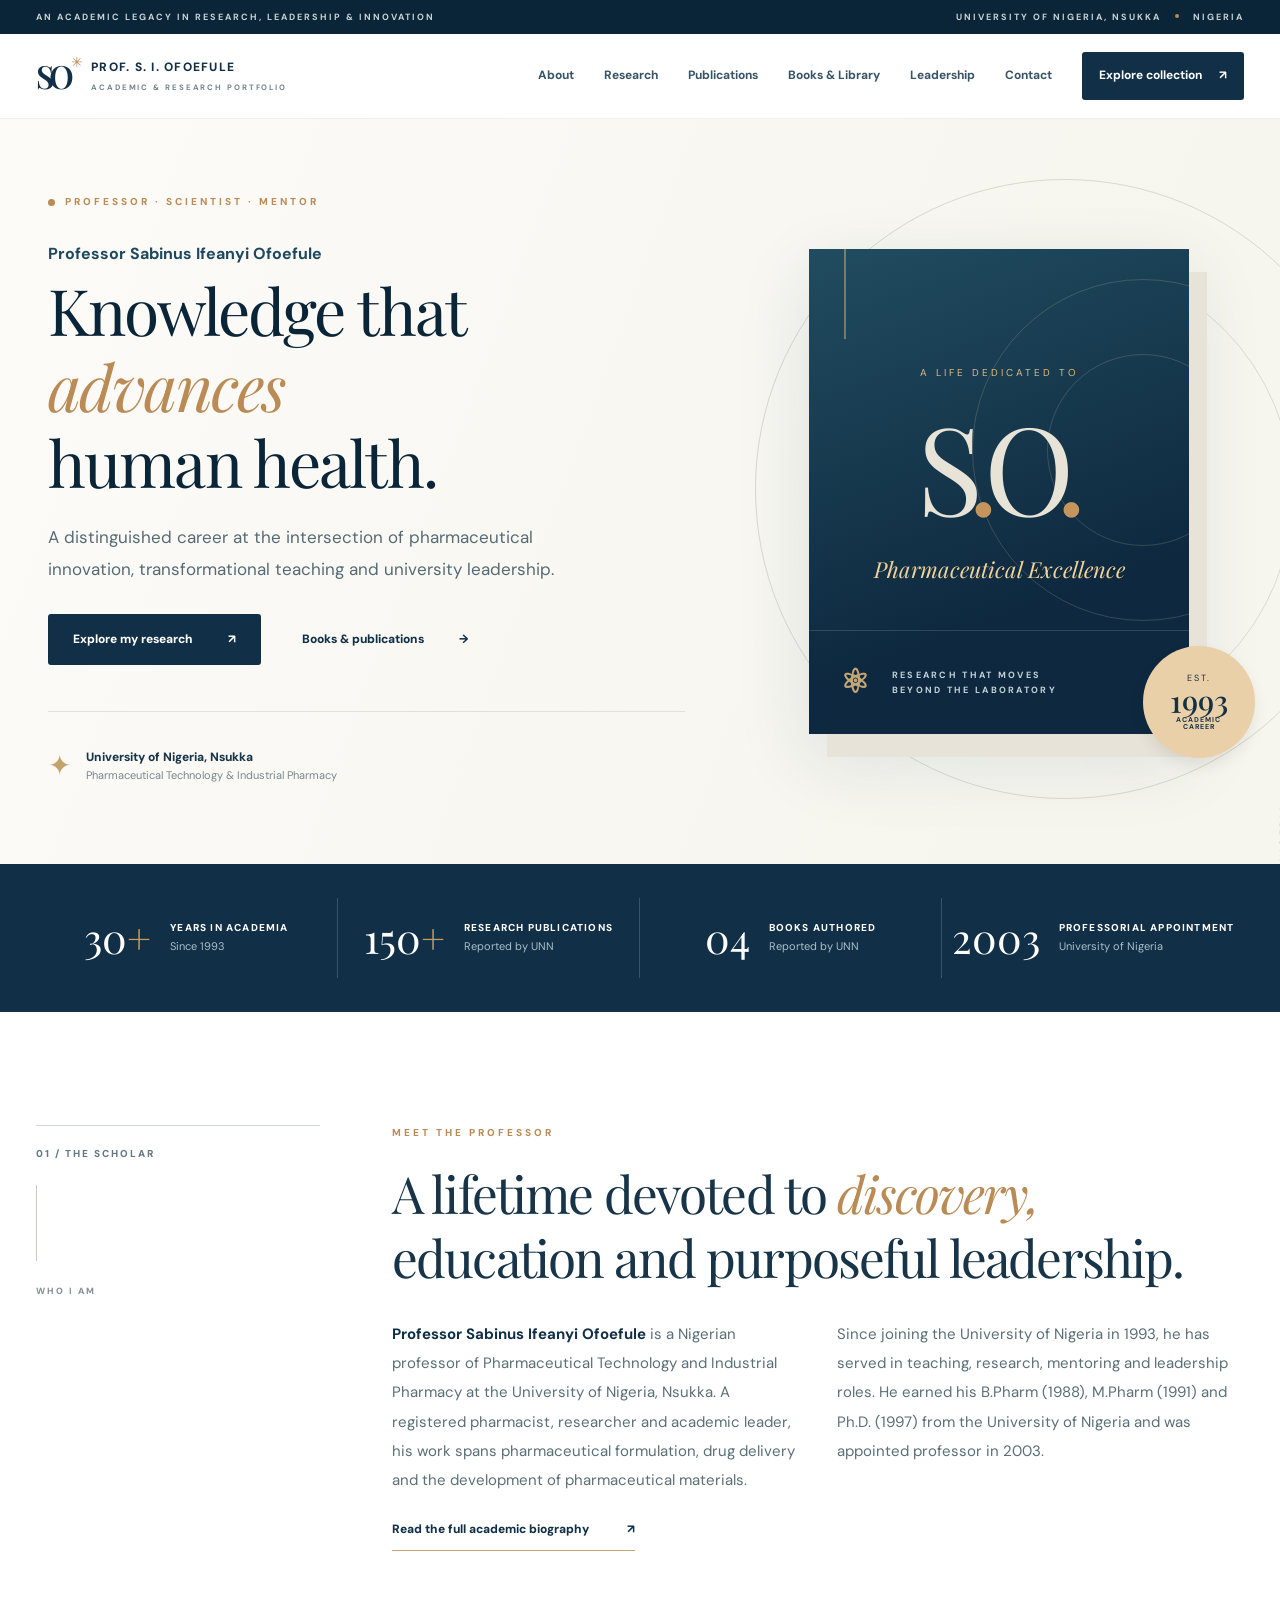
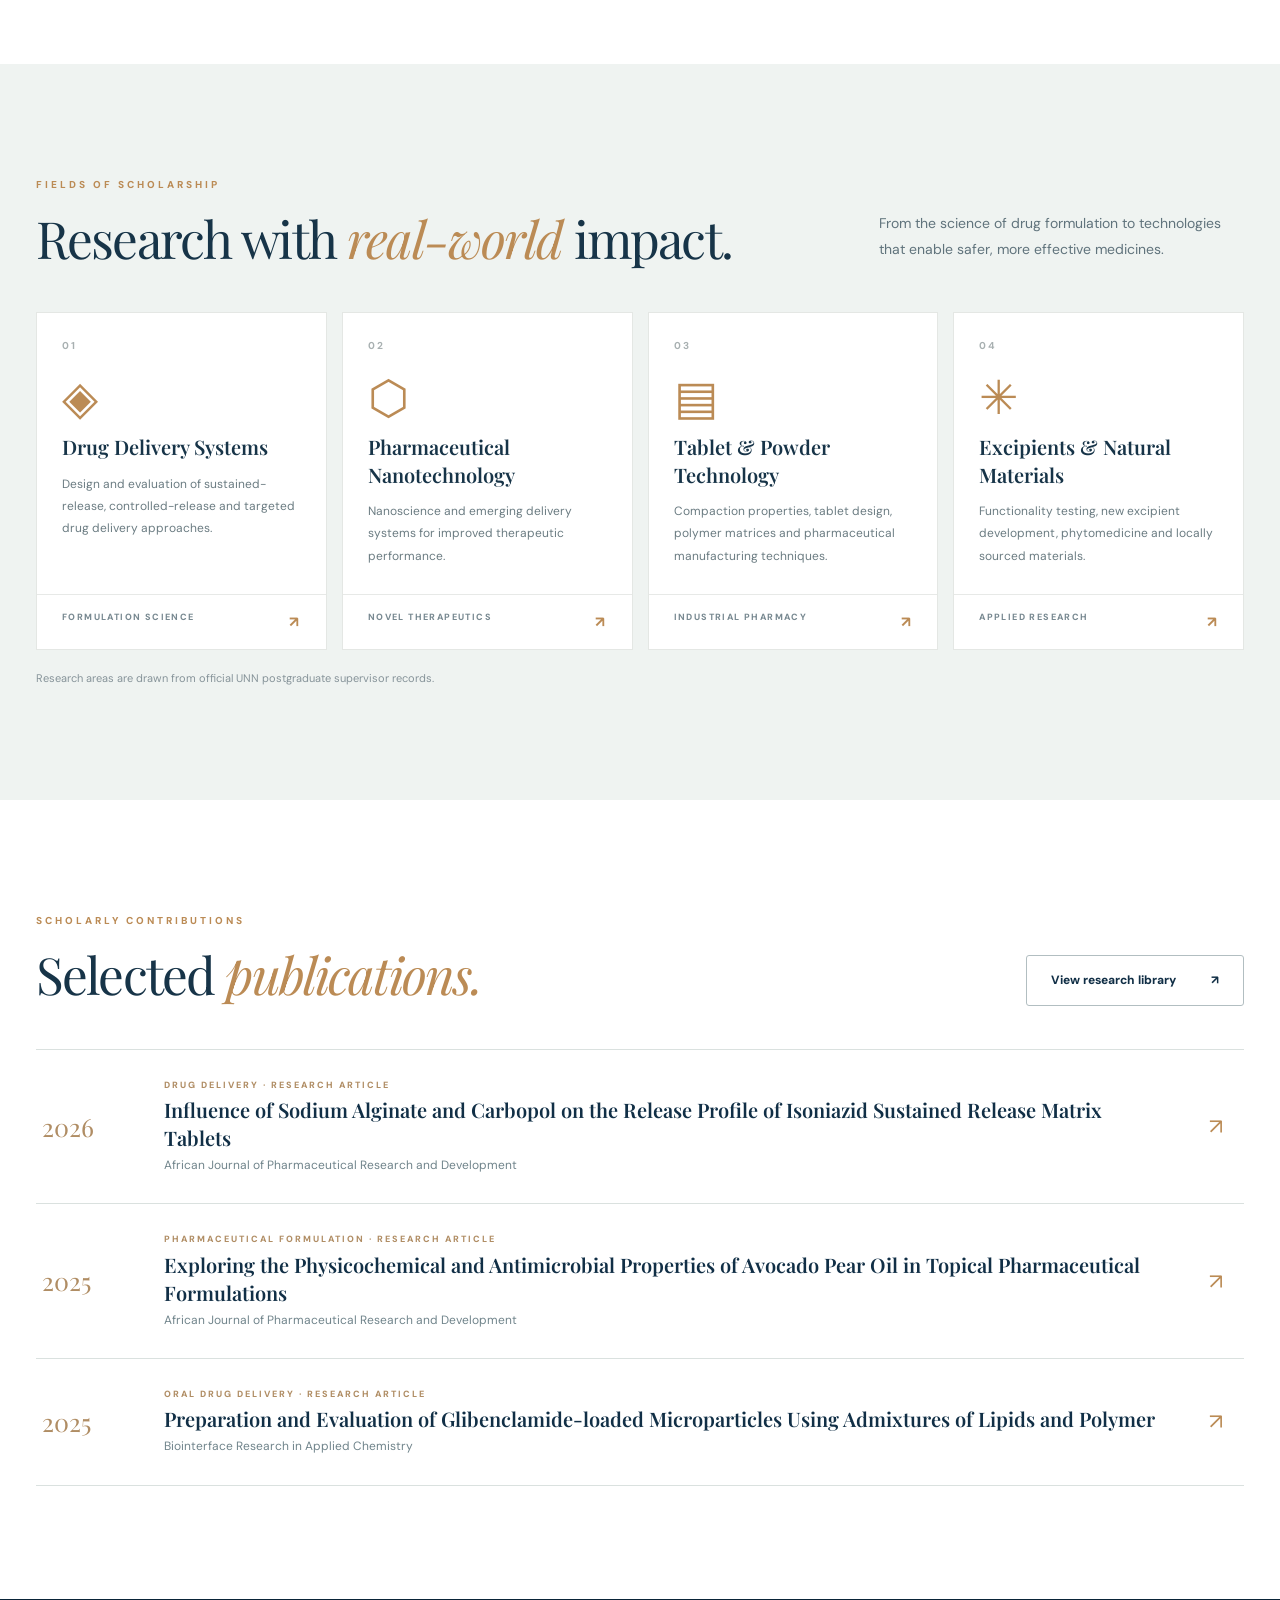
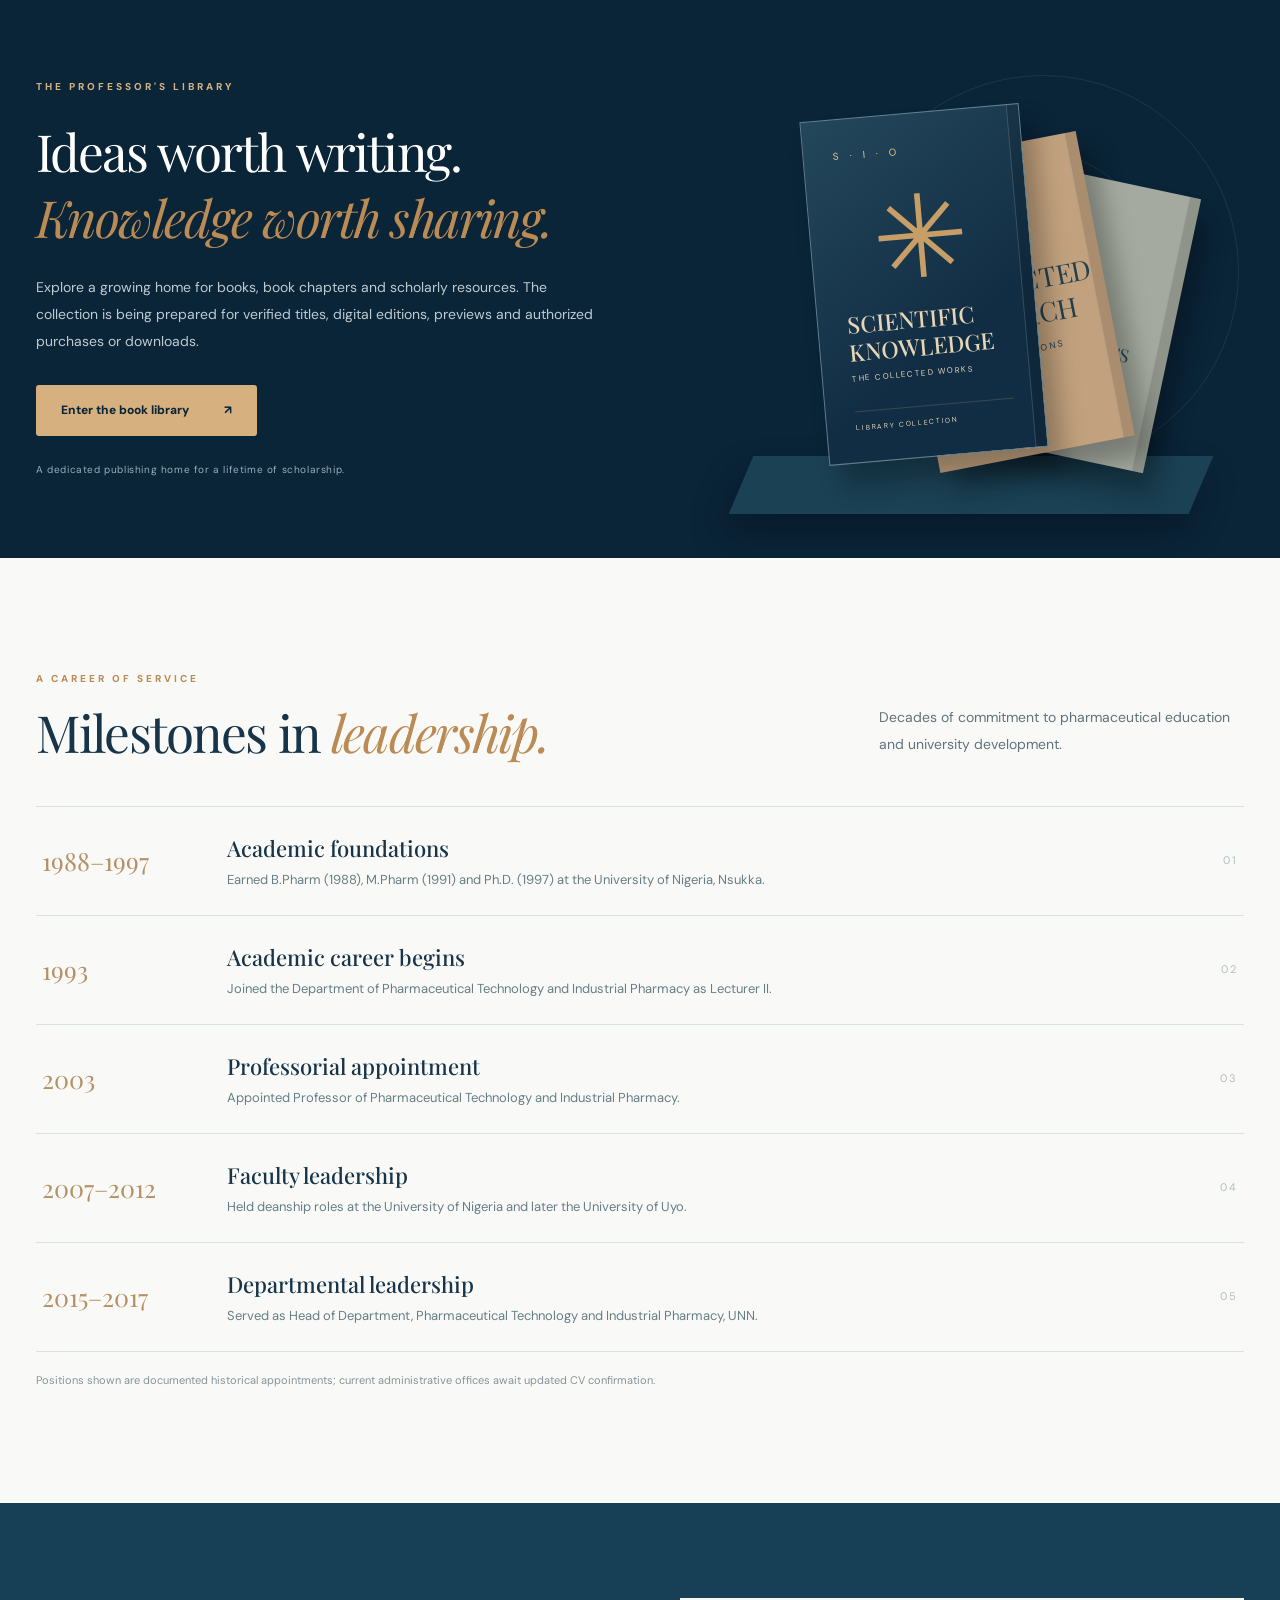
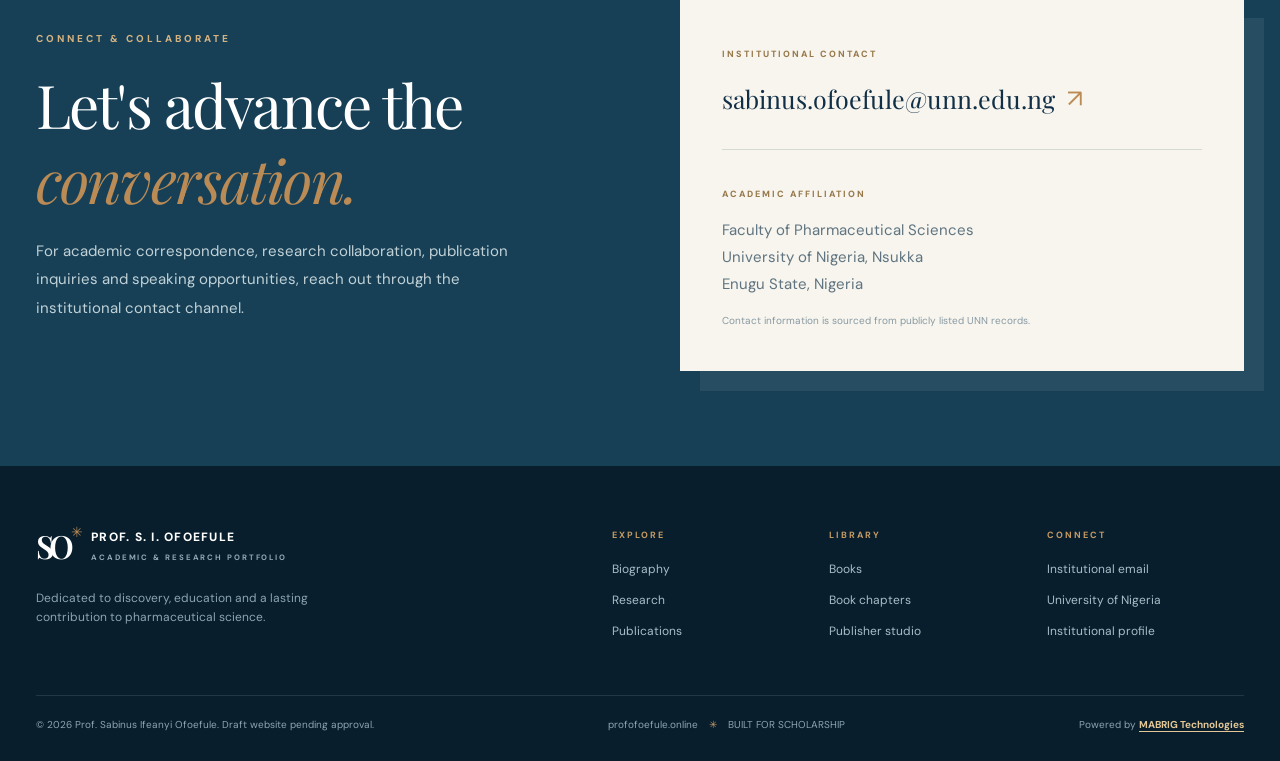
==== commit 4252fb5c: "Add linked MABRIG Technologies credit across site footers" ====
--- a/site/index.html
+++ b/site/index.html
@@ -19,5 +19,5 @@
 <section class="books-feature"><div class="container books-feature-grid"><div class="books-feature-copy"><div class="section-kicker light">THE PROFESSOR'S LIBRARY</div><h2>Ideas worth writing.<br><em>Knowledge worth sharing.</em></h2><p>Explore a growing home for books, book chapters and scholarly resources. The collection is being prepared for verified titles, digital editions, previews and authorized purchases or downloads.</p><a class="btn btn-gold" href="books.html">Enter the book library <span>↗</span></a><div class="books-note">A dedicated publishing home for a lifetime of scholarship.</div></div><div class="book-art" aria-label="Illustration of scholarly books"><div class="book-stack book-back"><i></i><div class="book-line"></div><small>THE PROFESSOR'S<br>LIBRARY</small></div><div class="book-stack book-middle"><i></i><span>COLLECTED<br>RESEARCH</span><small>ACADEMIC EDITIONS</small></div><div class="book-stack book-front"><div class="front-logo">S · I · O</div><div class="front-pattern">✳</div><b>SCIENTIFIC<br>KNOWLEDGE</b><span>THE COLLECTED WORKS</span><small>LIBRARY COLLECTION</small></div><div class="book-plinth"></div></div></div></section>
 <section class="section timeline-section" id="leadership"><div class="container"><div class="section-row"><div><div class="section-kicker">A CAREER OF SERVICE</div><h2>Milestones in <em>leadership.</em></h2></div><p>Decades of commitment to pharmaceutical education and university development.</p></div><div class="timeline"><div class="timeline-item"><span>1988–1997</span><div><h3>Academic foundations</h3><p>Earned B.Pharm (1988), M.Pharm (1991) and Ph.D. (1997) at the University of Nigeria, Nsukka.</p></div><i>01</i></div><div class="timeline-item"><span>1993</span><div><h3>Academic career begins</h3><p>Joined the Department of Pharmaceutical Technology and Industrial Pharmacy as Lecturer II.</p></div><i>02</i></div><div class="timeline-item"><span>2003</span><div><h3>Professorial appointment</h3><p>Appointed Professor of Pharmaceutical Technology and Industrial Pharmacy.</p></div><i>03</i></div><div class="timeline-item"><span>2007–2012</span><div><h3>Faculty leadership</h3><p>Held deanship roles at the University of Nigeria and later the University of Uyo.</p></div><i>04</i></div><div class="timeline-item"><span>2015–2017</span><div><h3>Departmental leadership</h3><p>Served as Head of Department, Pharmaceutical Technology and Industrial Pharmacy, UNN.</p></div><i>05</i></div></div><p class="source-note">Positions shown are documented historical appointments; current administrative offices await updated CV confirmation.</p></div></section>
 <section class="contact-section" id="contact"><div class="container contact-grid"><div><div class="section-kicker light">CONNECT & COLLABORATE</div><h2>Let's advance the <em>conversation.</em></h2><p>For academic correspondence, research collaboration, publication inquiries and speaking opportunities, reach out through the institutional contact channel.</p></div><div class="contact-card"><small>INSTITUTIONAL CONTACT</small><a href="mailto:sabinus.ofoefule@unn.edu.ng" class="contact-email">sabinus.ofoefule@unn.edu.ng <span>↗</span></a><div class="contact-divider"></div><small>ACADEMIC AFFILIATION</small><p>Faculty of Pharmaceutical Sciences<br>University of Nigeria, Nsukka<br>Enugu State, Nigeria</p><div class="contact-small">Contact information is sourced from publicly listed UNN records.</div></div></div></section>
-</main><footer class="footer"><div class="container footer-grid"><div><a class="brand footer-brand" href="index.html"><span class="brand-mark">SO<span class="brand-star">✳</span></span><span class="brand-copy"><b>PROF. S. I. OFOEFULE</b><small>ACADEMIC & RESEARCH PORTFOLIO</small></span></a><p>Dedicated to discovery, education and a lasting contribution to pharmaceutical science.</p></div><div class="footer-links"><div><strong>EXPLORE</strong><a href="profile.html">Biography</a><a href="#research">Research</a><a href="publications.html">Publications</a></div><div><strong>LIBRARY</strong><a href="books.html">Books</a><a href="books.html?filter=chapter">Book chapters</a><a href="admin.html">Publisher studio</a></div><div><strong>CONNECT</strong><a href="mailto:sabinus.ofoefule@unn.edu.ng">Institutional email</a><a href="https://www.unn.edu.ng/" target="_blank" rel="noopener noreferrer">University of Nigeria</a><a href="https://stracep.unn.edu.ng/key-officers/" target="_blank" rel="noopener noreferrer">Institutional profile</a></div></div></div><div class="container footer-base"><span>© <span id="year"></span> Prof. Sabinus Ifeanyi Ofoefule. Draft website pending approval.</span><span>profofoefule.online <span class="footer-dot">✳</span> BUILT FOR SCHOLARSHIP</span></div></footer>
+</main><footer class="footer"><div class="container footer-grid"><div><a class="brand footer-brand" href="index.html"><span class="brand-mark">SO<span class="brand-star">✳</span></span><span class="brand-copy"><b>PROF. S. I. OFOEFULE</b><small>ACADEMIC & RESEARCH PORTFOLIO</small></span></a><p>Dedicated to discovery, education and a lasting contribution to pharmaceutical science.</p></div><div class="footer-links"><div><strong>EXPLORE</strong><a href="profile.html">Biography</a><a href="#research">Research</a><a href="publications.html">Publications</a></div><div><strong>LIBRARY</strong><a href="books.html">Books</a><a href="books.html?filter=chapter">Book chapters</a><a href="admin.html">Publisher studio</a></div><div><strong>CONNECT</strong><a href="mailto:sabinus.ofoefule@unn.edu.ng">Institutional email</a><a href="https://www.unn.edu.ng/" target="_blank" rel="noopener noreferrer">University of Nigeria</a><a href="https://stracep.unn.edu.ng/key-officers/" target="_blank" rel="noopener noreferrer">Institutional profile</a></div></div></div><div class="container footer-base"><span>© <span id="year"></span> Prof. Sabinus Ifeanyi Ofoefule. Draft website pending approval.</span><span>profofoefule.online <span class="footer-dot">✳</span> BUILT FOR SCHOLARSHIP</span><span class="footer-powered">Powered by <a href="https://www.mabrigkorie.org" target="_blank" rel="noopener noreferrer">MABRIG Technologies</a></span></div></footer>
 <script src="assets/common.js" defer></script></body></html>
--- a/site/assets/style.css
+++ b/site/assets/style.css
@@ -13,3 +13,9 @@
 @media(prefers-reduced-motion:reduce){html{scroll-behavior:auto}*,*:before,*:after{transition:none!important}}
 /* Expanded academic biography */
 .profile-grid{display:grid;grid-template-columns:320px 1fr;gap:80px;align-items:start}.profile-sidebar{position:sticky;top:25px}.profile-side-card{background:#f1f5f1;padding:30px;margin-bottom:18px;border:1px solid #e0e7e1}.profile-side-card h2{font-size:27px;line-height:1.3;margin:13px 0}.profile-side-card p{font-size:13px;color:#627b83;line-height:1.8}.profile-side-card small{font-size:9px;color:#aa8454;letter-spacing:1.7px;font-weight:800}.profile-rule{height:1px;background:#d9e1dc;margin:24px 0}.profile-body h2{font-size:43px;margin:15px 0 25px}.profile-body>p{font-size:15px;color:#637a84;line-height:2;margin-bottom:20px}.profile-body h3{font:500 27px var(--serif);margin:38px 0 18px;padding-top:27px;border-top:1px solid #dde5e0}.profile-table{border-top:1px solid #dce4de}.profile-table>div{display:grid;grid-template-columns:95px 1fr;gap:20px;border-bottom:1px solid #dce4de;padding:18px 0}.profile-table b{font:500 25px var(--serif);color:#b58b55}.profile-table span{display:flex;flex-direction:column}.profile-table strong{font-size:14px}.profile-table small{font-size:12px;color:#78909a}.profile-sources{padding-left:18px;color:#57727f;line-height:2}.profile-sources a{text-decoration:underline;text-decoration-color:#d2b18b;text-underline-offset:4px}.profile-sources a:hover{color:#ae8252}@media(max-width:900px){.profile-grid{grid-template-columns:240px 1fr;gap:30px}.profile-side-card{padding:20px}}@media(max-width:640px){.profile-grid{grid-template-columns:1fr}.profile-sidebar{position:static}.profile-body h2{font-size:38px}.profile-body>p{font-size:14px}.profile-body h3{font-size:23px}}
+
+/* Brand credit on all portfolio pages */
+.footer-base{flex-wrap:wrap;align-items:center}
+.footer-powered{white-space:normal}
+.footer-powered a{color:#e3c796;font-weight:700;text-decoration:underline;text-underline-offset:3px}
+.footer-powered a:hover,.footer-powered a:focus-visible{color:#fff}
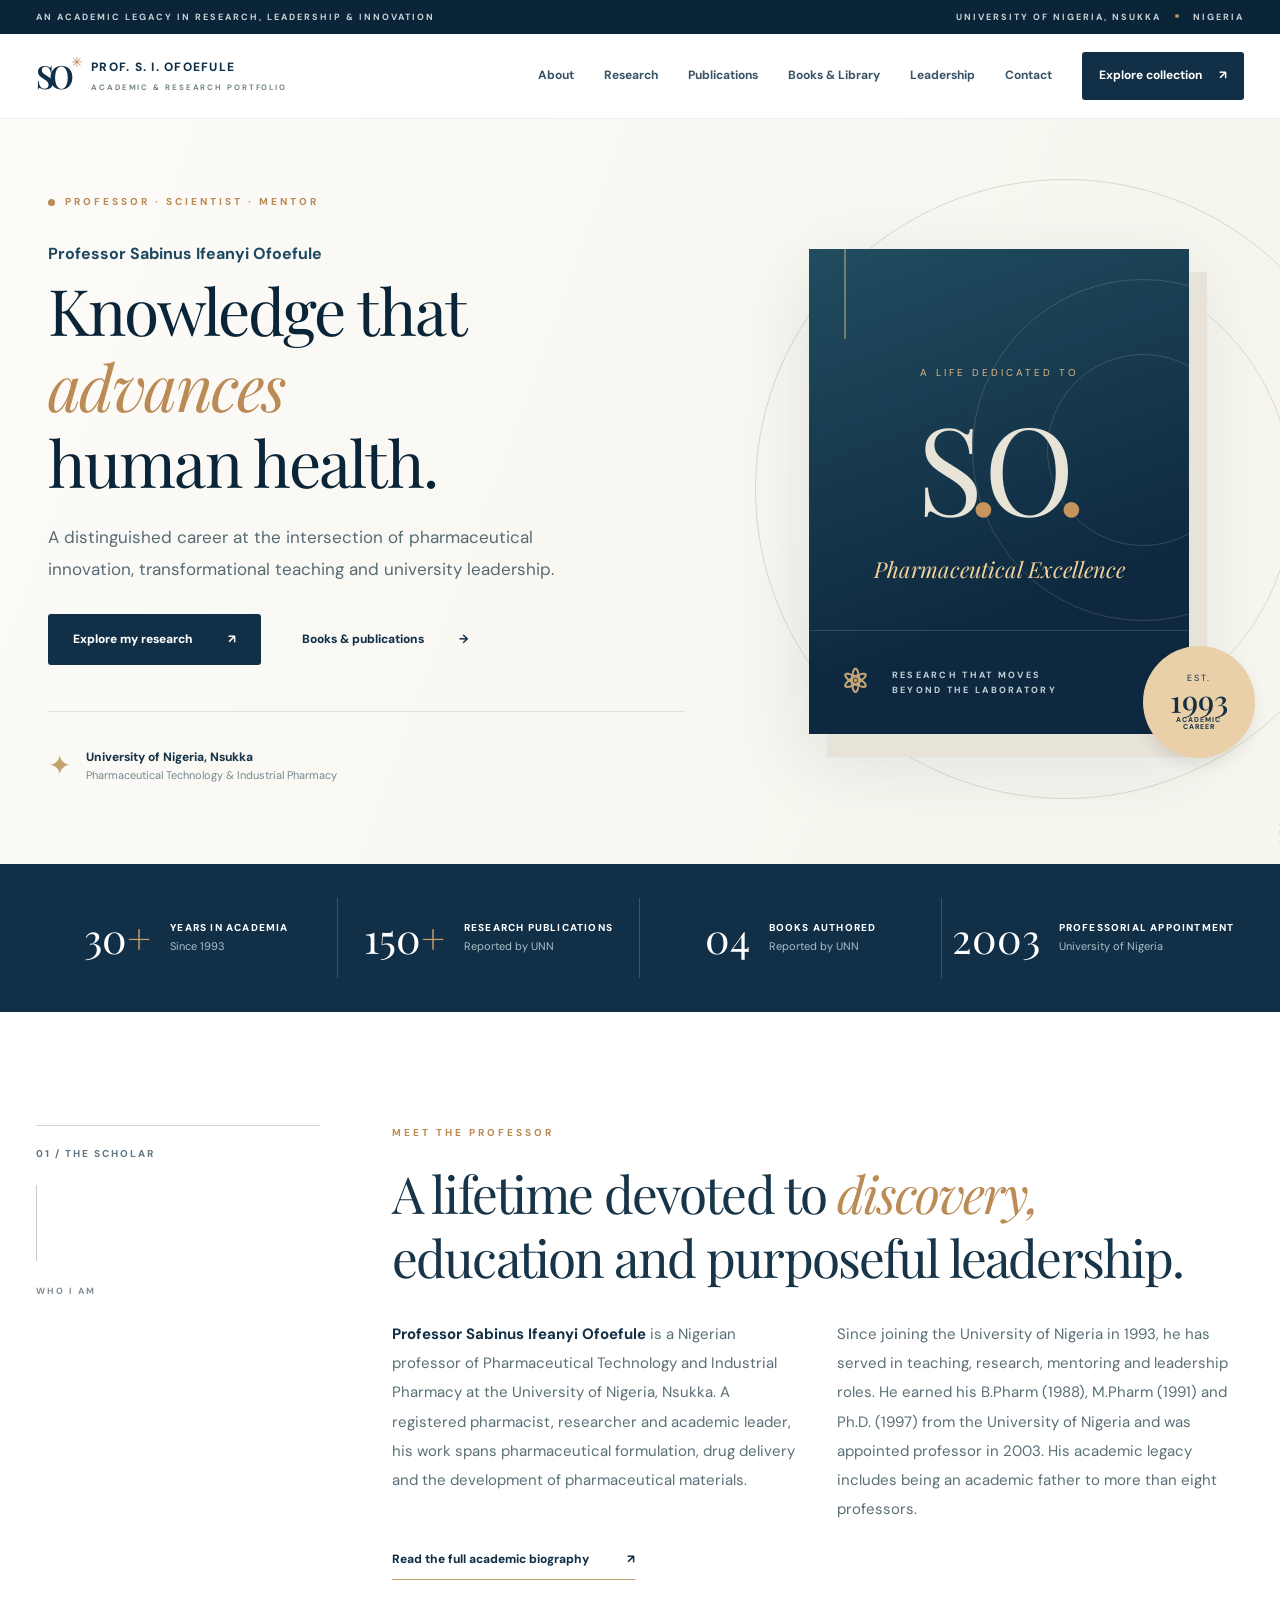
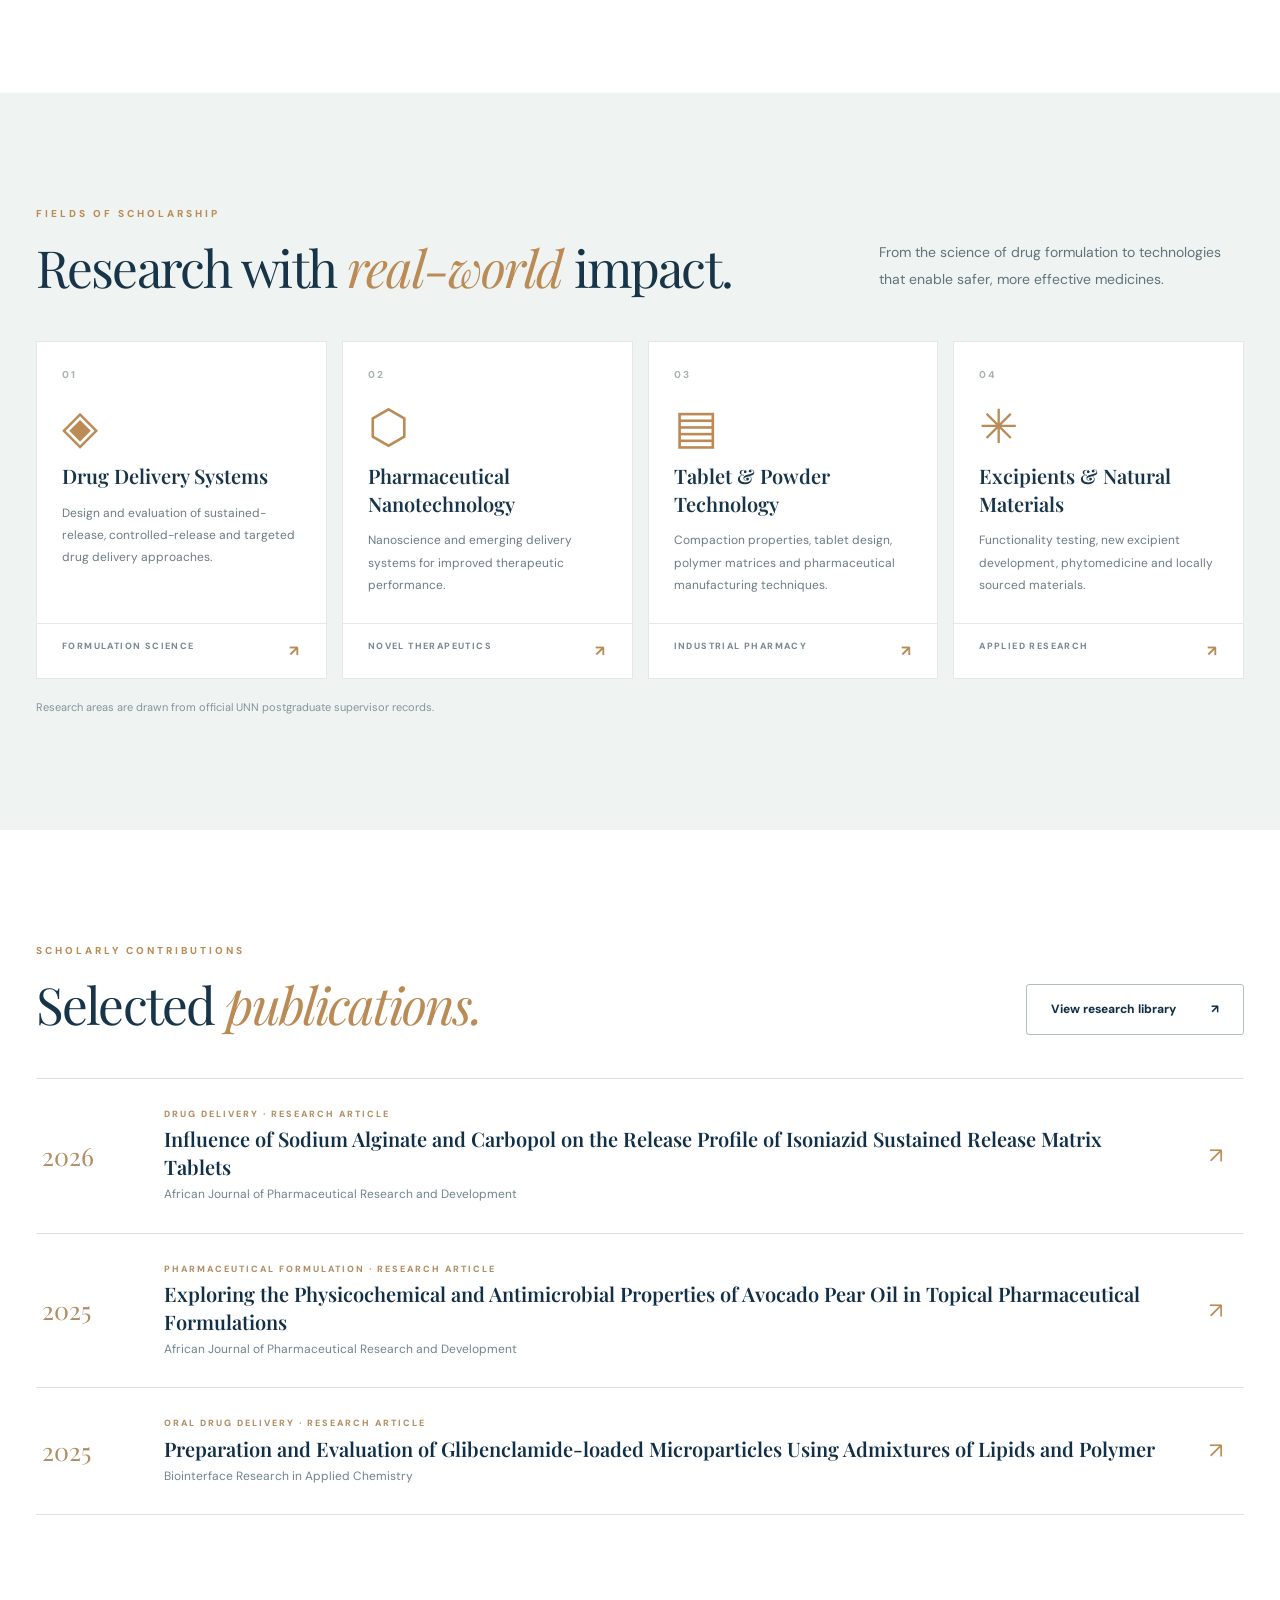
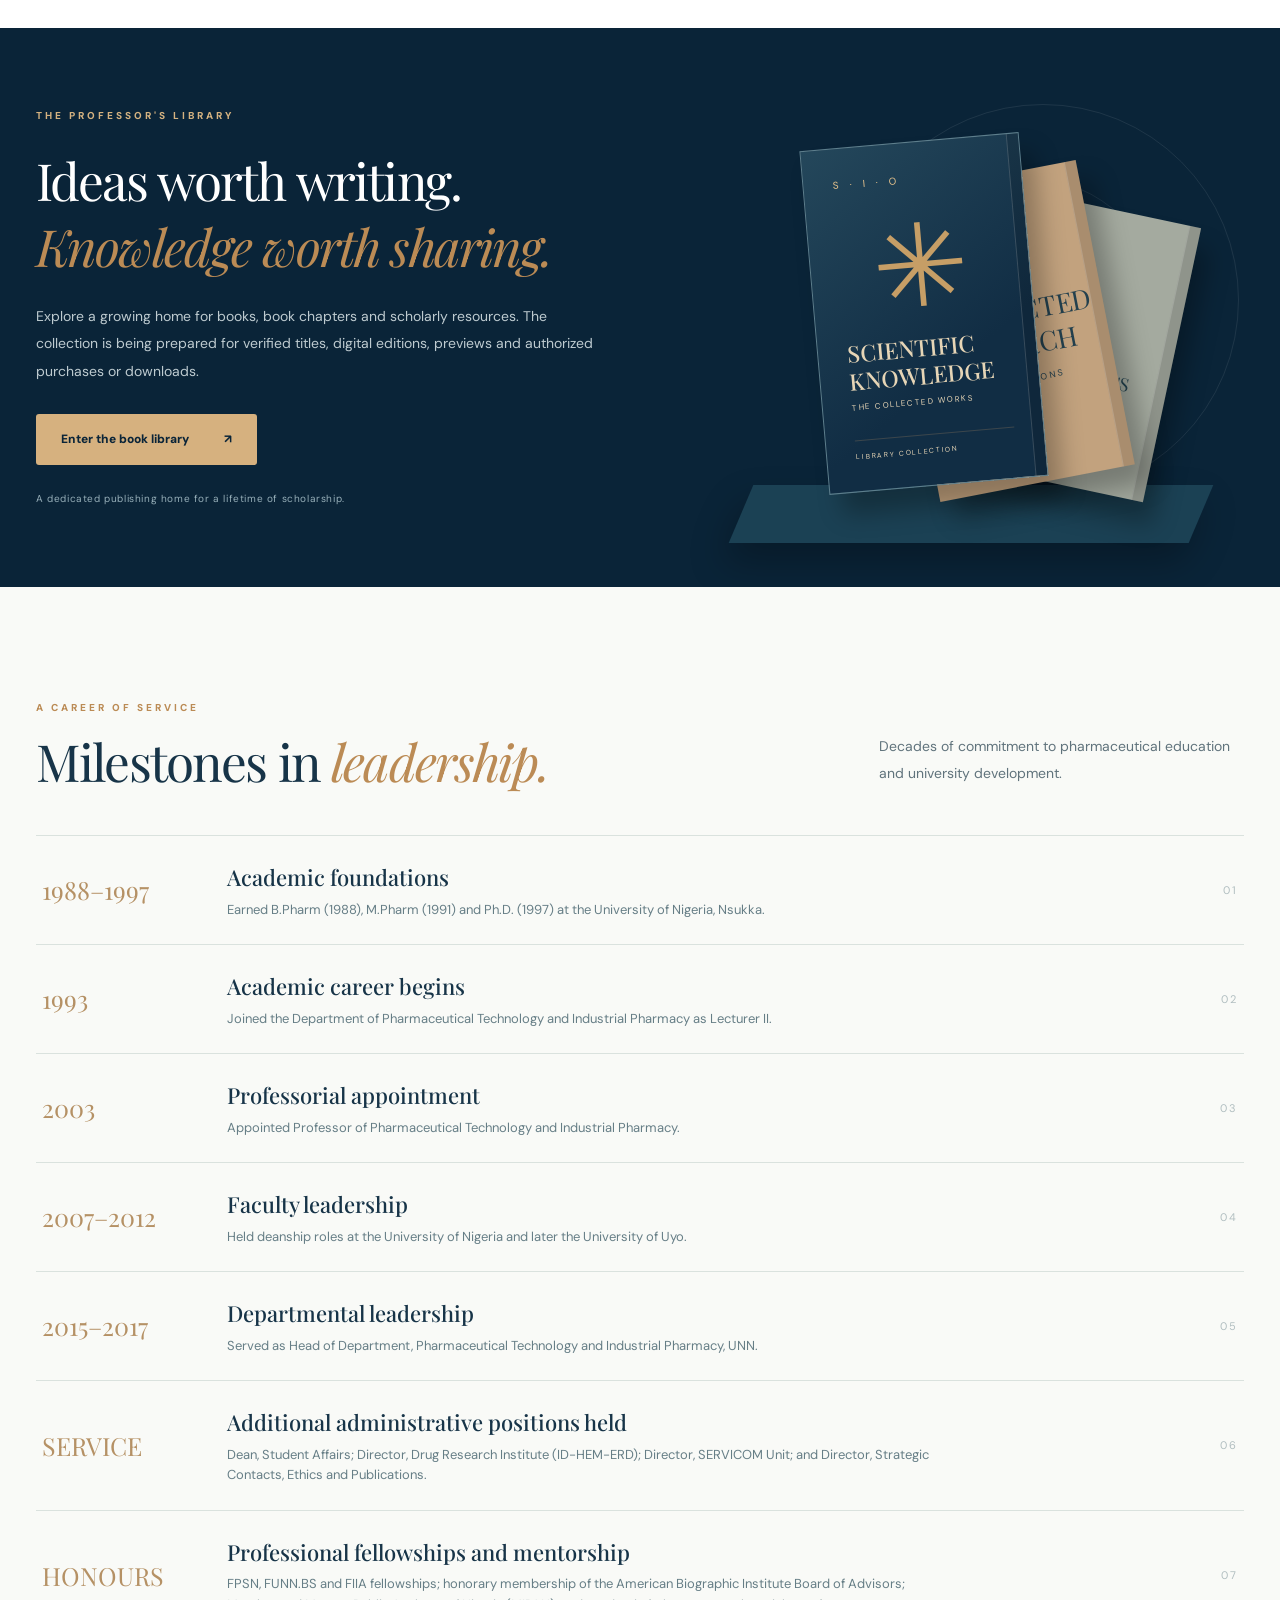
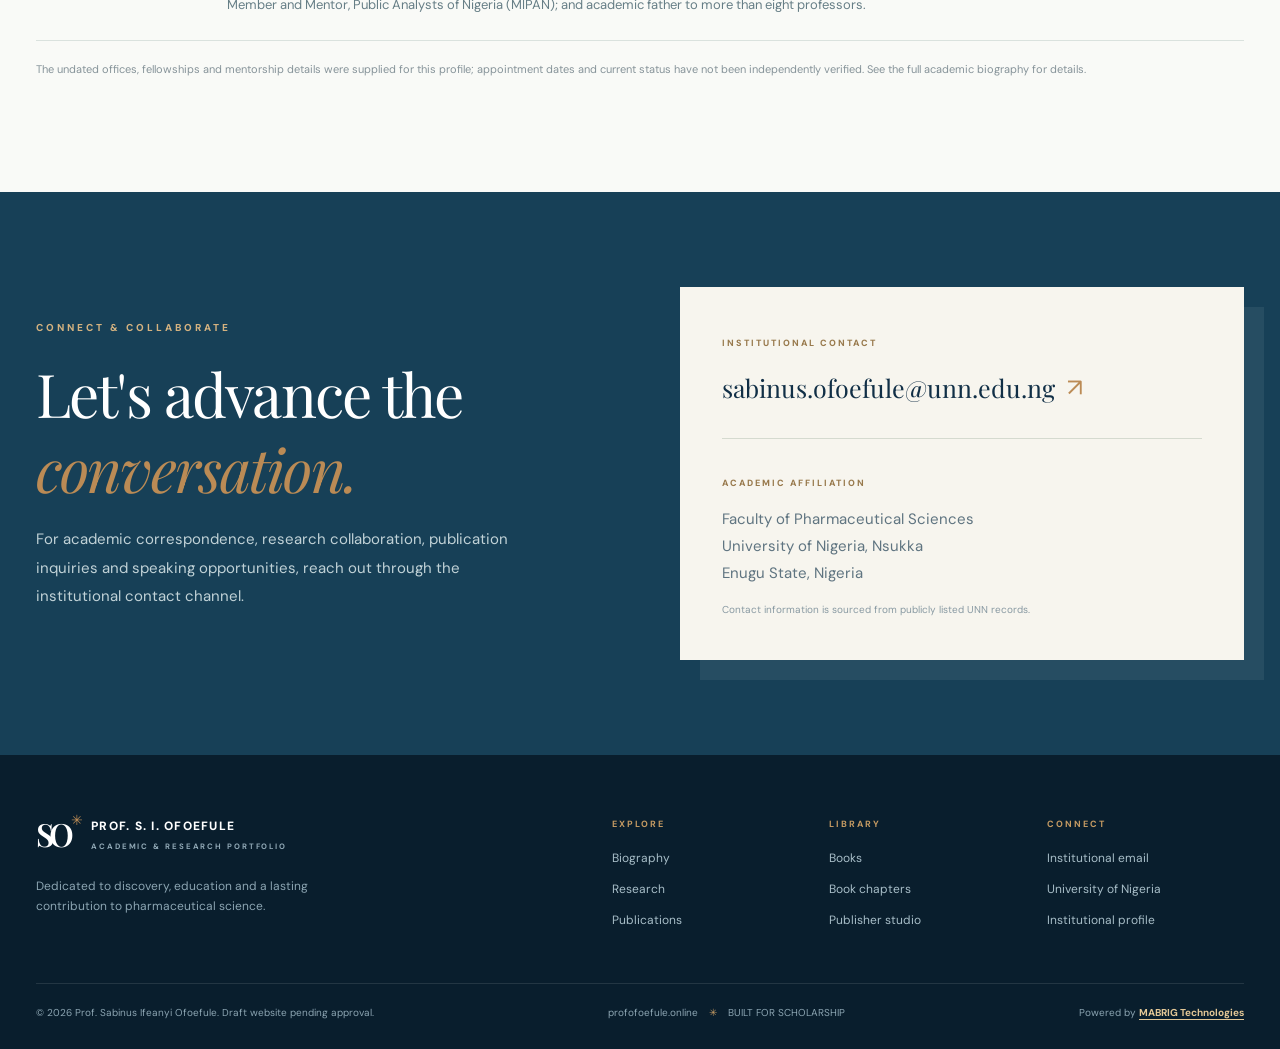
==== commit 47c6db93: "Update Professor Ofoefule profile with supplied fellowships, leadership roles and mentorship" ====
--- a/site/index.html
+++ b/site/index.html
@@ -13,11 +13,11 @@
 <main id="main">
 <section class="hero"><div class="container hero-grid"><div class="hero-copy"><div class="eyebrow"><span class="dot"></span> PROFESSOR · SCIENTIST · MENTOR</div><div class="hero-name">Professor Sabinus Ifeanyi Ofoefule</div><h1>Knowledge that <em>advances</em><br>human health.</h1><p class="hero-lead">A distinguished career at the intersection of pharmaceutical innovation, transformational teaching and university leadership.</p><div class="hero-buttons"><a class="btn btn-dark" href="#research">Explore my research <span>↗</span></a><a class="btn btn-ghost" href="books.html">Books & publications <span>→</span></a></div><div class="hero-affil"><span class="affil-symbol">✦</span><span><strong>University of Nigeria, Nsukka</strong><small>Pharmaceutical Technology & Industrial Pharmacy</small></span></div></div><div class="hero-visual"><div class="orb orb-one"></div><div class="orb orb-two"></div><div class="portrait-wrap"><div class="portrait-head"><span class="portrait-eyebrow">A LIFE DEDICATED TO</span><span class="portrait-monogram">S<span>.</span>O<span>.</span></span><span class="portrait-script">Pharmaceutical Excellence</span></div><div class="portrait-btm"><span class="mini-atom">⚛</span><span>RESEARCH THAT MOVES<br>BEYOND THE LABORATORY</span></div><div class="portrait-line"></div></div><div class="portrait-stamp"><span>EST.</span><b>1993</b><small>ACADEMIC<br>CAREER</small></div><div class="hero-decoration">PHARMACEUTICAL SCIENCES / NIGERIA</div></div></div></section>
 <section class="stats-band" aria-label="Career highlights"><div class="container stats-grid"><div class="stat"><b>30<span>+</span></b><span>YEARS IN ACADEMIA <small>Since 1993</small></span></div><div class="stat"><b>150<span>+</span></b><span>RESEARCH PUBLICATIONS <small>Reported by UNN</small></span></div><div class="stat"><b>04</b><span>BOOKS AUTHORED <small>Reported by UNN</small></span></div><div class="stat"><b>2003</b><span>PROFESSORIAL APPOINTMENT <small>University of Nigeria</small></span></div></div></section>
-<section class="section intro-section" id="about"><div class="container intro-grid"><div class="section-side"><div class="section-number">01 / THE SCHOLAR</div><div class="side-ornament"></div><span class="small-caps">WHO I AM</span></div><div class="intro-content"><div class="section-kicker">MEET THE PROFESSOR</div><h2>A lifetime devoted to <em>discovery,</em> education and purposeful leadership.</h2><div class="intro-columns"><p><strong>Professor Sabinus Ifeanyi Ofoefule</strong> is a Nigerian professor of Pharmaceutical Technology and Industrial Pharmacy at the University of Nigeria, Nsukka. A registered pharmacist, researcher and academic leader, his work spans pharmaceutical formulation, drug delivery and the development of pharmaceutical materials.</p><p>Since joining the University of Nigeria in 1993, he has served in teaching, research, mentoring and leadership roles. He earned his B.Pharm (1988), M.Pharm (1991) and Ph.D. (1997) from the University of Nigeria and was appointed professor in 2003.</p></div><a class="text-link" href="profile.html">Read the full academic biography <span>↗</span></a></div></div></section>
+<section class="section intro-section" id="about"><div class="container intro-grid"><div class="section-side"><div class="section-number">01 / THE SCHOLAR</div><div class="side-ornament"></div><span class="small-caps">WHO I AM</span></div><div class="intro-content"><div class="section-kicker">MEET THE PROFESSOR</div><h2>A lifetime devoted to <em>discovery,</em> education and purposeful leadership.</h2><div class="intro-columns"><p><strong>Professor Sabinus Ifeanyi Ofoefule</strong> is a Nigerian professor of Pharmaceutical Technology and Industrial Pharmacy at the University of Nigeria, Nsukka. A registered pharmacist, researcher and academic leader, his work spans pharmaceutical formulation, drug delivery and the development of pharmaceutical materials.</p><p>Since joining the University of Nigeria in 1993, he has served in teaching, research, mentoring and leadership roles. He earned his B.Pharm (1988), M.Pharm (1991) and Ph.D. (1997) from the University of Nigeria and was appointed professor in 2003. His academic legacy includes being an academic father to more than eight professors.</p></div><a class="text-link" href="profile.html">Read the full academic biography <span>↗</span></a></div></div></section>
 <section class="section research-section" id="research"><div class="container"><div class="section-row"><div><div class="section-kicker">FIELDS OF SCHOLARSHIP</div><h2>Research with <em>real-world</em> impact.</h2></div><p>From the science of drug formulation to technologies that enable safer, more effective medicines.</p></div><div class="research-grid"><article class="research-card"><div class="research-num">01</div><div class="research-icon">◈</div><h3>Drug Delivery Systems</h3><p>Design and evaluation of sustained-release, controlled-release and targeted drug delivery approaches.</p><div class="card-foot">FORMULATION SCIENCE <span>↗</span></div></article><article class="research-card"><div class="research-num">02</div><div class="research-icon">⬡</div><h3>Pharmaceutical Nanotechnology</h3><p>Nanoscience and emerging delivery systems for improved therapeutic performance.</p><div class="card-foot">NOVEL THERAPEUTICS <span>↗</span></div></article><article class="research-card"><div class="research-num">03</div><div class="research-icon">▤</div><h3>Tablet & Powder Technology</h3><p>Compaction properties, tablet design, polymer matrices and pharmaceutical manufacturing techniques.</p><div class="card-foot">INDUSTRIAL PHARMACY <span>↗</span></div></article><article class="research-card"><div class="research-num">04</div><div class="research-icon">✳</div><h3>Excipients & Natural Materials</h3><p>Functionality testing, new excipient development, phytomedicine and locally sourced materials.</p><div class="card-foot">APPLIED RESEARCH <span>↗</span></div></article></div><p class="source-note">Research areas are drawn from official UNN postgraduate supervisor records.</p></div></section>
 <section class="section publications-section" id="publications"><div class="container"><div class="section-row"><div><div class="section-kicker">SCHOLARLY CONTRIBUTIONS</div><h2>Selected <em>publications.</em></h2></div><a class="btn btn-outline" href="publications.html">View research library <span>↗</span></a></div><div class="publication-list"><a class="pub-row" href="https://doi.org/10.59493/ajopred/2026.1.17" target="_blank" rel="noopener noreferrer"><span class="pub-year">2026</span><span class="pub-main"><small>DRUG DELIVERY · RESEARCH ARTICLE</small><b>Influence of Sodium Alginate and Carbopol on the Release Profile of Isoniazid Sustained Release Matrix Tablets</b><span>African Journal of Pharmaceutical Research and Development</span></span><span class="pub-arrow">↗</span></a><a class="pub-row" href="https://doi.org/10.59493/ajopred/2025.1.8" target="_blank" rel="noopener noreferrer"><span class="pub-year">2025</span><span class="pub-main"><small>PHARMACEUTICAL FORMULATION · RESEARCH ARTICLE</small><b>Exploring the Physicochemical and Antimicrobial Properties of Avocado Pear Oil in Topical Pharmaceutical Formulations</b><span>African Journal of Pharmaceutical Research and Development</span></span><span class="pub-arrow">↗</span></a><a class="pub-row" href="https://doi.org/10.33263/BRIAC152.029" target="_blank" rel="noopener noreferrer"><span class="pub-year">2025</span><span class="pub-main"><small>ORAL DRUG DELIVERY · RESEARCH ARTICLE</small><b>Preparation and Evaluation of Glibenclamide-loaded Microparticles Using Admixtures of Lipids and Polymer</b><span>Biointerface Research in Applied Chemistry</span></span><span class="pub-arrow">↗</span></a></div></div></section>
 <section class="books-feature"><div class="container books-feature-grid"><div class="books-feature-copy"><div class="section-kicker light">THE PROFESSOR'S LIBRARY</div><h2>Ideas worth writing.<br><em>Knowledge worth sharing.</em></h2><p>Explore a growing home for books, book chapters and scholarly resources. The collection is being prepared for verified titles, digital editions, previews and authorized purchases or downloads.</p><a class="btn btn-gold" href="books.html">Enter the book library <span>↗</span></a><div class="books-note">A dedicated publishing home for a lifetime of scholarship.</div></div><div class="book-art" aria-label="Illustration of scholarly books"><div class="book-stack book-back"><i></i><div class="book-line"></div><small>THE PROFESSOR'S<br>LIBRARY</small></div><div class="book-stack book-middle"><i></i><span>COLLECTED<br>RESEARCH</span><small>ACADEMIC EDITIONS</small></div><div class="book-stack book-front"><div class="front-logo">S · I · O</div><div class="front-pattern">✳</div><b>SCIENTIFIC<br>KNOWLEDGE</b><span>THE COLLECTED WORKS</span><small>LIBRARY COLLECTION</small></div><div class="book-plinth"></div></div></div></section>
-<section class="section timeline-section" id="leadership"><div class="container"><div class="section-row"><div><div class="section-kicker">A CAREER OF SERVICE</div><h2>Milestones in <em>leadership.</em></h2></div><p>Decades of commitment to pharmaceutical education and university development.</p></div><div class="timeline"><div class="timeline-item"><span>1988–1997</span><div><h3>Academic foundations</h3><p>Earned B.Pharm (1988), M.Pharm (1991) and Ph.D. (1997) at the University of Nigeria, Nsukka.</p></div><i>01</i></div><div class="timeline-item"><span>1993</span><div><h3>Academic career begins</h3><p>Joined the Department of Pharmaceutical Technology and Industrial Pharmacy as Lecturer II.</p></div><i>02</i></div><div class="timeline-item"><span>2003</span><div><h3>Professorial appointment</h3><p>Appointed Professor of Pharmaceutical Technology and Industrial Pharmacy.</p></div><i>03</i></div><div class="timeline-item"><span>2007–2012</span><div><h3>Faculty leadership</h3><p>Held deanship roles at the University of Nigeria and later the University of Uyo.</p></div><i>04</i></div><div class="timeline-item"><span>2015–2017</span><div><h3>Departmental leadership</h3><p>Served as Head of Department, Pharmaceutical Technology and Industrial Pharmacy, UNN.</p></div><i>05</i></div></div><p class="source-note">Positions shown are documented historical appointments; current administrative offices await updated CV confirmation.</p></div></section>
+<section class="section timeline-section" id="leadership"><div class="container"><div class="section-row"><div><div class="section-kicker">A CAREER OF SERVICE</div><h2>Milestones in <em>leadership.</em></h2></div><p>Decades of commitment to pharmaceutical education and university development.</p></div><div class="timeline"><div class="timeline-item"><span>1988–1997</span><div><h3>Academic foundations</h3><p>Earned B.Pharm (1988), M.Pharm (1991) and Ph.D. (1997) at the University of Nigeria, Nsukka.</p></div><i>01</i></div><div class="timeline-item"><span>1993</span><div><h3>Academic career begins</h3><p>Joined the Department of Pharmaceutical Technology and Industrial Pharmacy as Lecturer II.</p></div><i>02</i></div><div class="timeline-item"><span>2003</span><div><h3>Professorial appointment</h3><p>Appointed Professor of Pharmaceutical Technology and Industrial Pharmacy.</p></div><i>03</i></div><div class="timeline-item"><span>2007–2012</span><div><h3>Faculty leadership</h3><p>Held deanship roles at the University of Nigeria and later the University of Uyo.</p></div><i>04</i></div><div class="timeline-item"><span>2015–2017</span><div><h3>Departmental leadership</h3><p>Served as Head of Department, Pharmaceutical Technology and Industrial Pharmacy, UNN.</p></div><i>05</i></div><div class="timeline-item"><span>SERVICE</span><div><h3>Additional administrative positions held</h3><p>Dean, Student Affairs; Director, Drug Research Institute (ID-HEM-ERD); Director, SERVICOM Unit; and Director, Strategic Contacts, Ethics and Publications.</p></div><i>06</i></div><div class="timeline-item"><span>HONOURS</span><div><h3>Professional fellowships and mentorship</h3><p>FPSN, FUNN.BS and FIIA fellowships; honorary membership of the American Biographic Institute Board of Advisors; Member and Mentor, Public Analysts of Nigeria (MIPAN); and academic father to more than eight professors.</p></div><i>07</i></div></div><p class="source-note">The undated offices, fellowships and mentorship details were supplied for this profile; appointment dates and current status have not been independently verified. See the full academic biography for details.</p></div></section>
 <section class="contact-section" id="contact"><div class="container contact-grid"><div><div class="section-kicker light">CONNECT & COLLABORATE</div><h2>Let's advance the <em>conversation.</em></h2><p>For academic correspondence, research collaboration, publication inquiries and speaking opportunities, reach out through the institutional contact channel.</p></div><div class="contact-card"><small>INSTITUTIONAL CONTACT</small><a href="mailto:sabinus.ofoefule@unn.edu.ng" class="contact-email">sabinus.ofoefule@unn.edu.ng <span>↗</span></a><div class="contact-divider"></div><small>ACADEMIC AFFILIATION</small><p>Faculty of Pharmaceutical Sciences<br>University of Nigeria, Nsukka<br>Enugu State, Nigeria</p><div class="contact-small">Contact information is sourced from publicly listed UNN records.</div></div></div></section>
 </main><footer class="footer"><div class="container footer-grid"><div><a class="brand footer-brand" href="index.html"><span class="brand-mark">SO<span class="brand-star">✳</span></span><span class="brand-copy"><b>PROF. S. I. OFOEFULE</b><small>ACADEMIC & RESEARCH PORTFOLIO</small></span></a><p>Dedicated to discovery, education and a lasting contribution to pharmaceutical science.</p></div><div class="footer-links"><div><strong>EXPLORE</strong><a href="profile.html">Biography</a><a href="#research">Research</a><a href="publications.html">Publications</a></div><div><strong>LIBRARY</strong><a href="books.html">Books</a><a href="books.html?filter=chapter">Book chapters</a><a href="admin.html">Publisher studio</a></div><div><strong>CONNECT</strong><a href="mailto:sabinus.ofoefule@unn.edu.ng">Institutional email</a><a href="https://www.unn.edu.ng/" target="_blank" rel="noopener noreferrer">University of Nigeria</a><a href="https://stracep.unn.edu.ng/key-officers/" target="_blank" rel="noopener noreferrer">Institutional profile</a></div></div></div><div class="container footer-base"><span>© <span id="year"></span> Prof. Sabinus Ifeanyi Ofoefule. Draft website pending approval.</span><span>profofoefule.online <span class="footer-dot">✳</span> BUILT FOR SCHOLARSHIP</span><span class="footer-powered">Powered by <a href="https://www.mabrigkorie.org" target="_blank" rel="noopener noreferrer">MABRIG Technologies</a></span></div></footer>
 <script src="assets/common.js" defer></script></body></html>
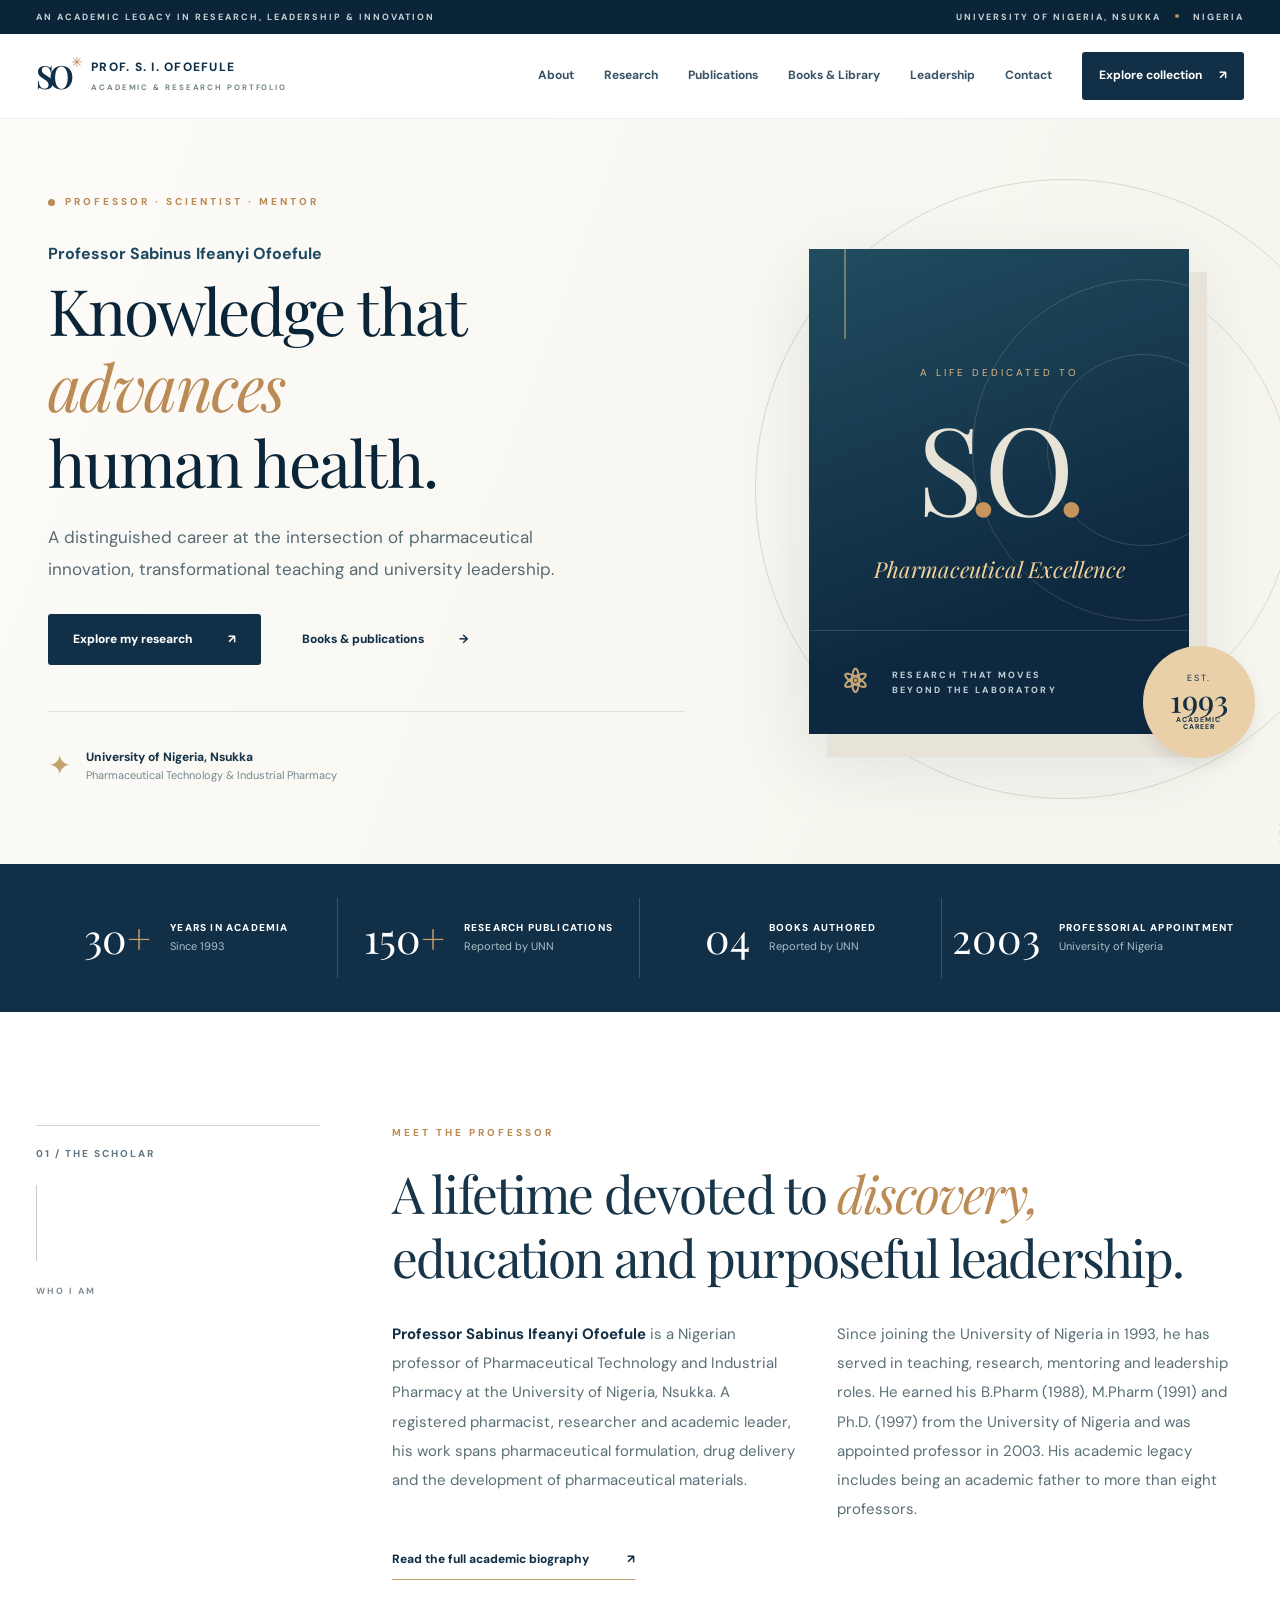
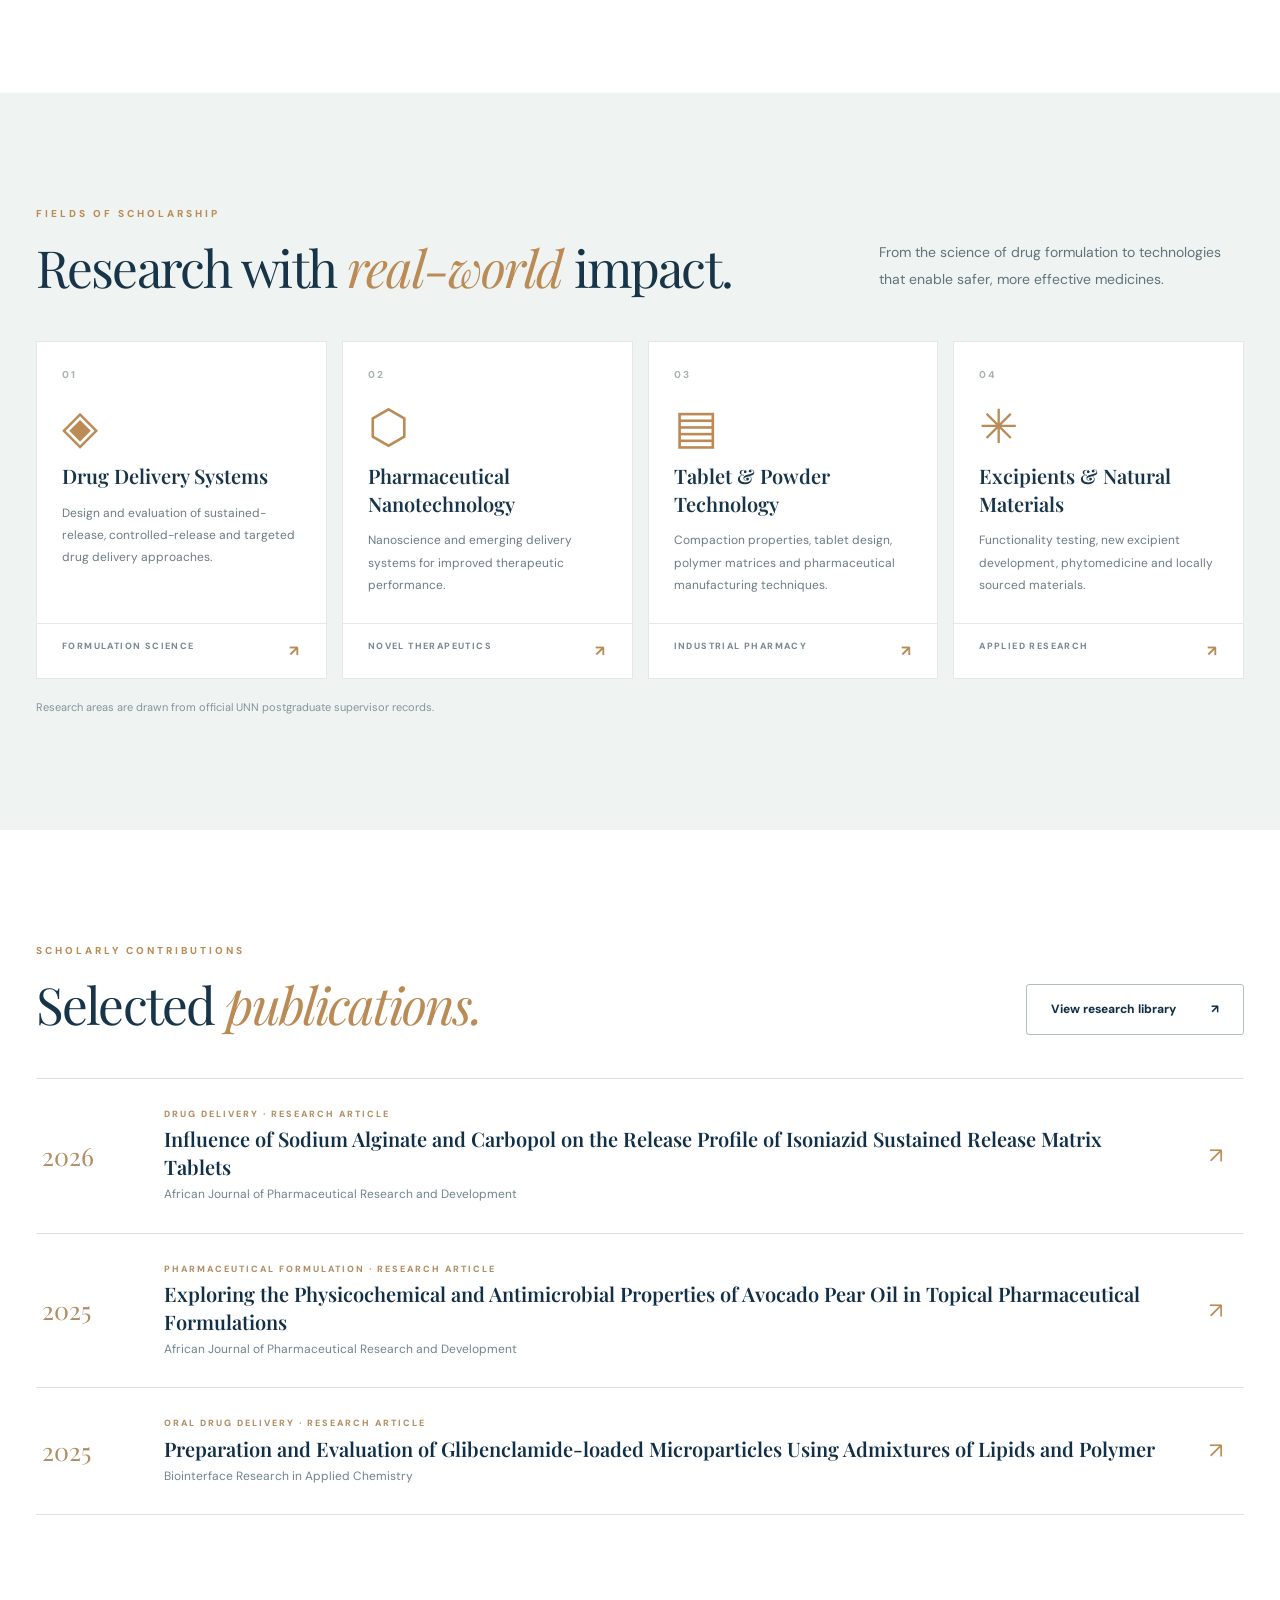
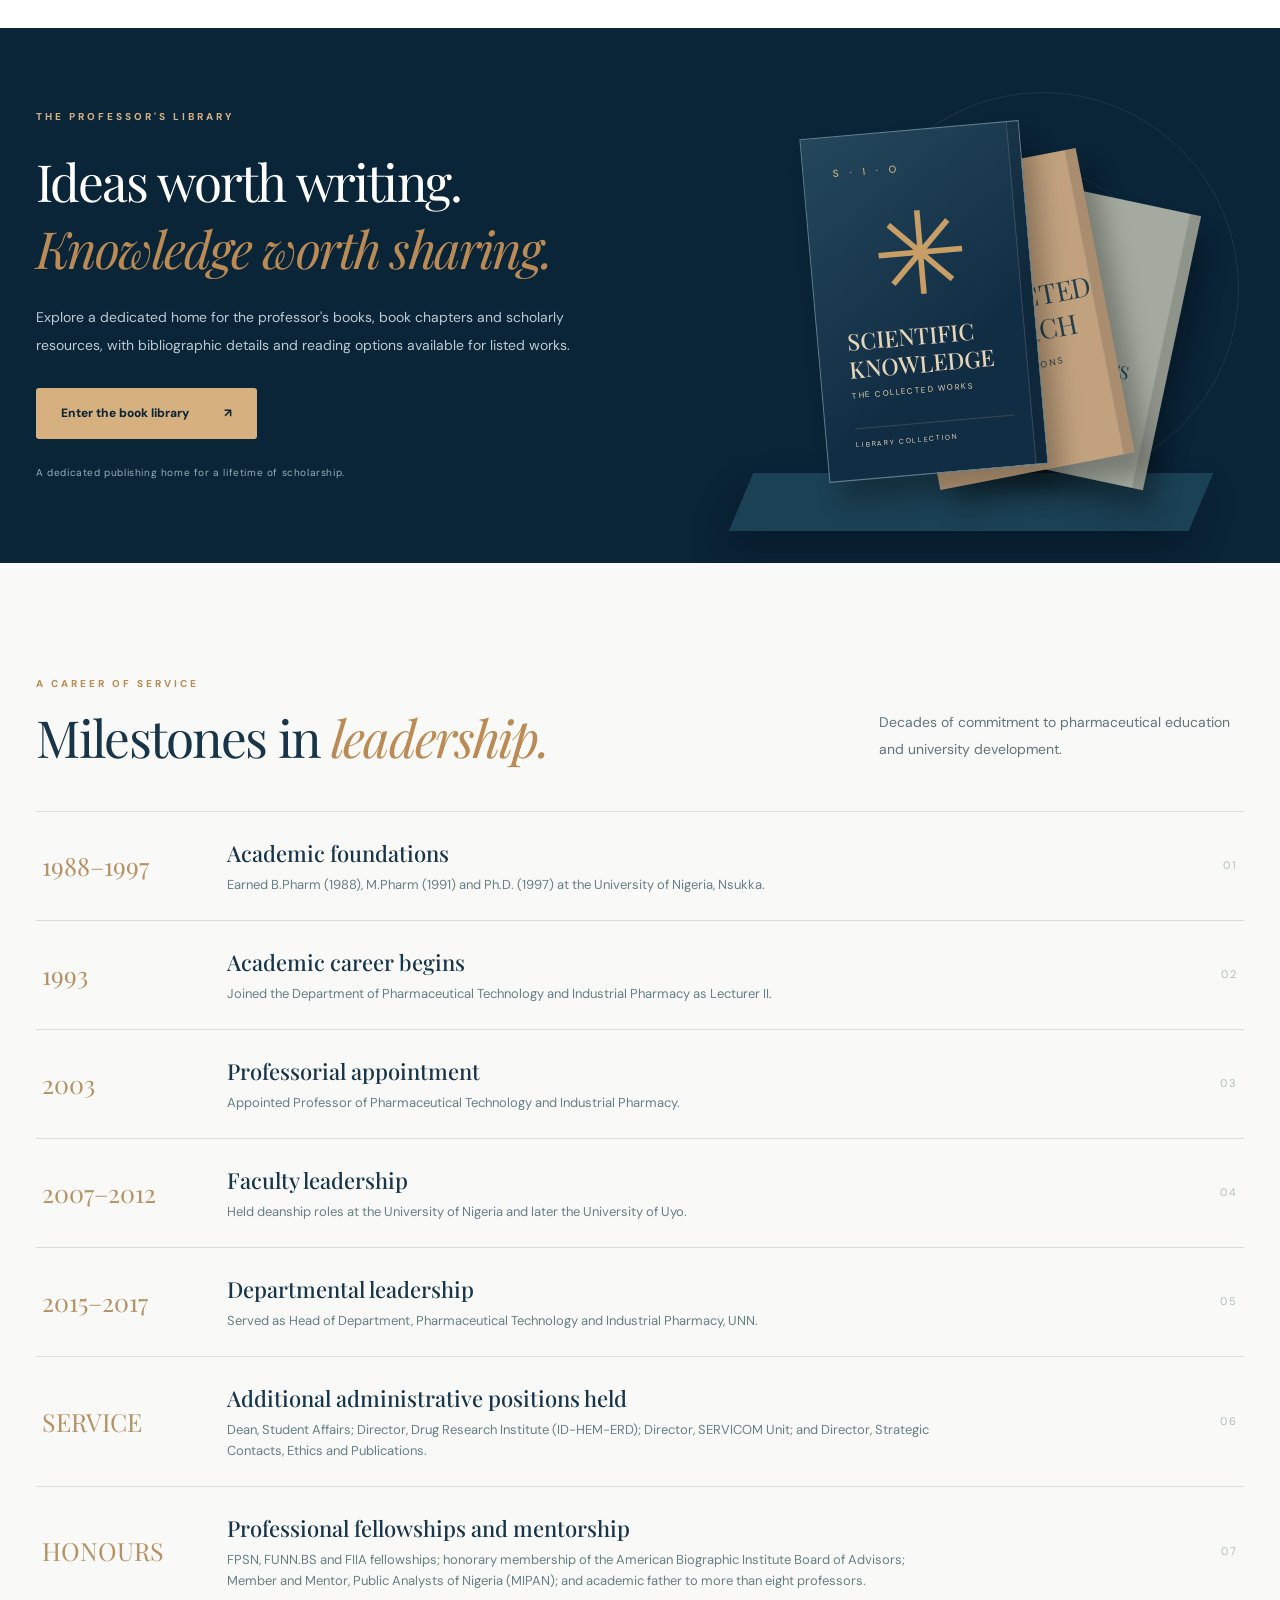
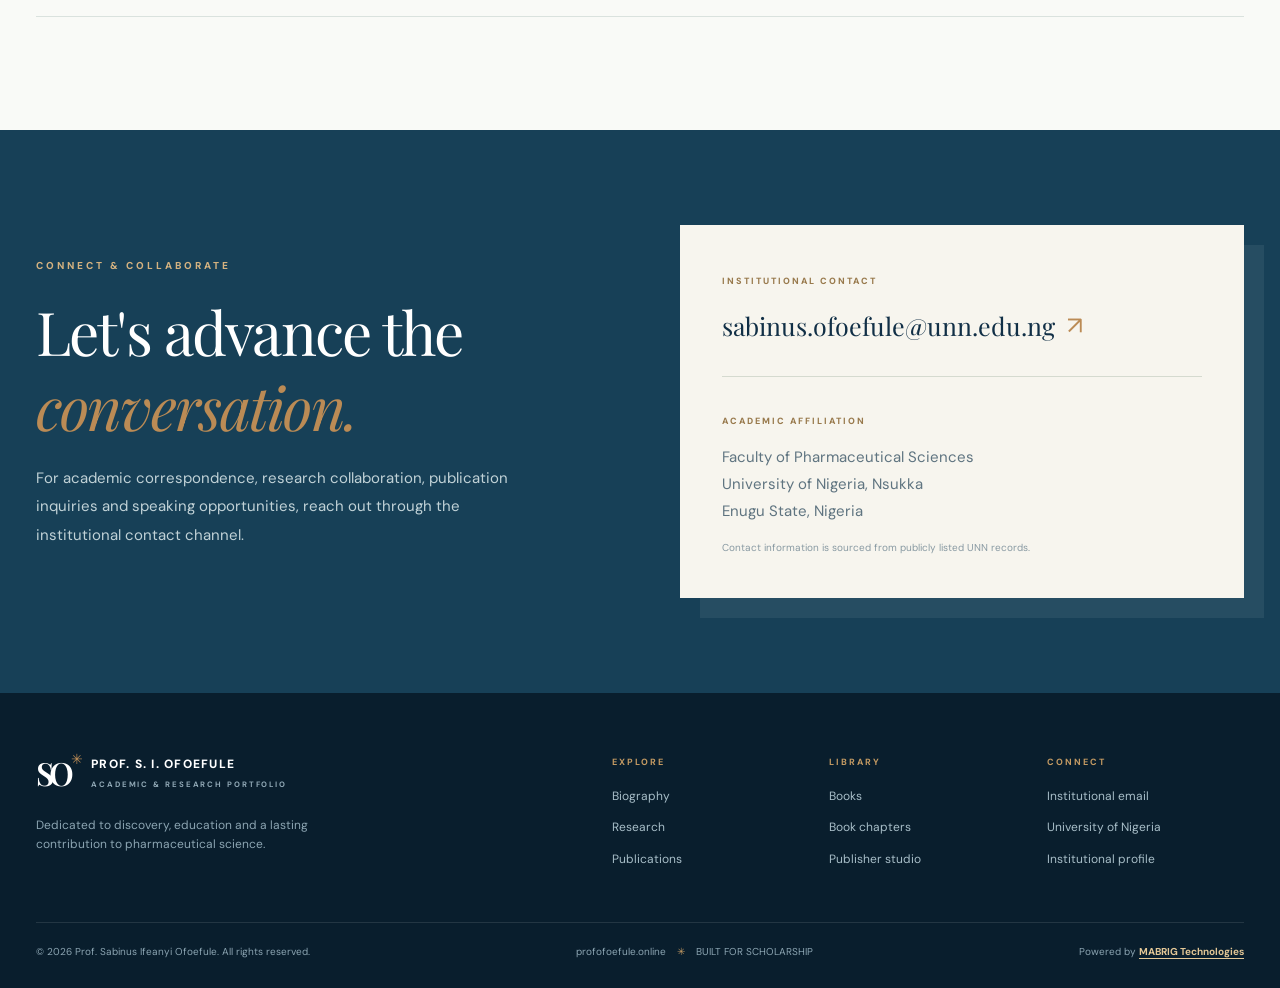
==== commit 8ccd6fa8: "Remove internal editorial and draft remarks from public academic portfolio" ====
--- a/site/index.html
+++ b/site/index.html
@@ -16,8 +16,8 @@
 <section class="section intro-section" id="about"><div class="container intro-grid"><div class="section-side"><div class="section-number">01 / THE SCHOLAR</div><div class="side-ornament"></div><span class="small-caps">WHO I AM</span></div><div class="intro-content"><div class="section-kicker">MEET THE PROFESSOR</div><h2>A lifetime devoted to <em>discovery,</em> education and purposeful leadership.</h2><div class="intro-columns"><p><strong>Professor Sabinus Ifeanyi Ofoefule</strong> is a Nigerian professor of Pharmaceutical Technology and Industrial Pharmacy at the University of Nigeria, Nsukka. A registered pharmacist, researcher and academic leader, his work spans pharmaceutical formulation, drug delivery and the development of pharmaceutical materials.</p><p>Since joining the University of Nigeria in 1993, he has served in teaching, research, mentoring and leadership roles. He earned his B.Pharm (1988), M.Pharm (1991) and Ph.D. (1997) from the University of Nigeria and was appointed professor in 2003. His academic legacy includes being an academic father to more than eight professors.</p></div><a class="text-link" href="profile.html">Read the full academic biography <span>↗</span></a></div></div></section>
 <section class="section research-section" id="research"><div class="container"><div class="section-row"><div><div class="section-kicker">FIELDS OF SCHOLARSHIP</div><h2>Research with <em>real-world</em> impact.</h2></div><p>From the science of drug formulation to technologies that enable safer, more effective medicines.</p></div><div class="research-grid"><article class="research-card"><div class="research-num">01</div><div class="research-icon">◈</div><h3>Drug Delivery Systems</h3><p>Design and evaluation of sustained-release, controlled-release and targeted drug delivery approaches.</p><div class="card-foot">FORMULATION SCIENCE <span>↗</span></div></article><article class="research-card"><div class="research-num">02</div><div class="research-icon">⬡</div><h3>Pharmaceutical Nanotechnology</h3><p>Nanoscience and emerging delivery systems for improved therapeutic performance.</p><div class="card-foot">NOVEL THERAPEUTICS <span>↗</span></div></article><article class="research-card"><div class="research-num">03</div><div class="research-icon">▤</div><h3>Tablet & Powder Technology</h3><p>Compaction properties, tablet design, polymer matrices and pharmaceutical manufacturing techniques.</p><div class="card-foot">INDUSTRIAL PHARMACY <span>↗</span></div></article><article class="research-card"><div class="research-num">04</div><div class="research-icon">✳</div><h3>Excipients & Natural Materials</h3><p>Functionality testing, new excipient development, phytomedicine and locally sourced materials.</p><div class="card-foot">APPLIED RESEARCH <span>↗</span></div></article></div><p class="source-note">Research areas are drawn from official UNN postgraduate supervisor records.</p></div></section>
 <section class="section publications-section" id="publications"><div class="container"><div class="section-row"><div><div class="section-kicker">SCHOLARLY CONTRIBUTIONS</div><h2>Selected <em>publications.</em></h2></div><a class="btn btn-outline" href="publications.html">View research library <span>↗</span></a></div><div class="publication-list"><a class="pub-row" href="https://doi.org/10.59493/ajopred/2026.1.17" target="_blank" rel="noopener noreferrer"><span class="pub-year">2026</span><span class="pub-main"><small>DRUG DELIVERY · RESEARCH ARTICLE</small><b>Influence of Sodium Alginate and Carbopol on the Release Profile of Isoniazid Sustained Release Matrix Tablets</b><span>African Journal of Pharmaceutical Research and Development</span></span><span class="pub-arrow">↗</span></a><a class="pub-row" href="https://doi.org/10.59493/ajopred/2025.1.8" target="_blank" rel="noopener noreferrer"><span class="pub-year">2025</span><span class="pub-main"><small>PHARMACEUTICAL FORMULATION · RESEARCH ARTICLE</small><b>Exploring the Physicochemical and Antimicrobial Properties of Avocado Pear Oil in Topical Pharmaceutical Formulations</b><span>African Journal of Pharmaceutical Research and Development</span></span><span class="pub-arrow">↗</span></a><a class="pub-row" href="https://doi.org/10.33263/BRIAC152.029" target="_blank" rel="noopener noreferrer"><span class="pub-year">2025</span><span class="pub-main"><small>ORAL DRUG DELIVERY · RESEARCH ARTICLE</small><b>Preparation and Evaluation of Glibenclamide-loaded Microparticles Using Admixtures of Lipids and Polymer</b><span>Biointerface Research in Applied Chemistry</span></span><span class="pub-arrow">↗</span></a></div></div></section>
-<section class="books-feature"><div class="container books-feature-grid"><div class="books-feature-copy"><div class="section-kicker light">THE PROFESSOR'S LIBRARY</div><h2>Ideas worth writing.<br><em>Knowledge worth sharing.</em></h2><p>Explore a growing home for books, book chapters and scholarly resources. The collection is being prepared for verified titles, digital editions, previews and authorized purchases or downloads.</p><a class="btn btn-gold" href="books.html">Enter the book library <span>↗</span></a><div class="books-note">A dedicated publishing home for a lifetime of scholarship.</div></div><div class="book-art" aria-label="Illustration of scholarly books"><div class="book-stack book-back"><i></i><div class="book-line"></div><small>THE PROFESSOR'S<br>LIBRARY</small></div><div class="book-stack book-middle"><i></i><span>COLLECTED<br>RESEARCH</span><small>ACADEMIC EDITIONS</small></div><div class="book-stack book-front"><div class="front-logo">S · I · O</div><div class="front-pattern">✳</div><b>SCIENTIFIC<br>KNOWLEDGE</b><span>THE COLLECTED WORKS</span><small>LIBRARY COLLECTION</small></div><div class="book-plinth"></div></div></div></section>
-<section class="section timeline-section" id="leadership"><div class="container"><div class="section-row"><div><div class="section-kicker">A CAREER OF SERVICE</div><h2>Milestones in <em>leadership.</em></h2></div><p>Decades of commitment to pharmaceutical education and university development.</p></div><div class="timeline"><div class="timeline-item"><span>1988–1997</span><div><h3>Academic foundations</h3><p>Earned B.Pharm (1988), M.Pharm (1991) and Ph.D. (1997) at the University of Nigeria, Nsukka.</p></div><i>01</i></div><div class="timeline-item"><span>1993</span><div><h3>Academic career begins</h3><p>Joined the Department of Pharmaceutical Technology and Industrial Pharmacy as Lecturer II.</p></div><i>02</i></div><div class="timeline-item"><span>2003</span><div><h3>Professorial appointment</h3><p>Appointed Professor of Pharmaceutical Technology and Industrial Pharmacy.</p></div><i>03</i></div><div class="timeline-item"><span>2007–2012</span><div><h3>Faculty leadership</h3><p>Held deanship roles at the University of Nigeria and later the University of Uyo.</p></div><i>04</i></div><div class="timeline-item"><span>2015–2017</span><div><h3>Departmental leadership</h3><p>Served as Head of Department, Pharmaceutical Technology and Industrial Pharmacy, UNN.</p></div><i>05</i></div><div class="timeline-item"><span>SERVICE</span><div><h3>Additional administrative positions held</h3><p>Dean, Student Affairs; Director, Drug Research Institute (ID-HEM-ERD); Director, SERVICOM Unit; and Director, Strategic Contacts, Ethics and Publications.</p></div><i>06</i></div><div class="timeline-item"><span>HONOURS</span><div><h3>Professional fellowships and mentorship</h3><p>FPSN, FUNN.BS and FIIA fellowships; honorary membership of the American Biographic Institute Board of Advisors; Member and Mentor, Public Analysts of Nigeria (MIPAN); and academic father to more than eight professors.</p></div><i>07</i></div></div><p class="source-note">The undated offices, fellowships and mentorship details were supplied for this profile; appointment dates and current status have not been independently verified. See the full academic biography for details.</p></div></section>
+<section class="books-feature"><div class="container books-feature-grid"><div class="books-feature-copy"><div class="section-kicker light">THE PROFESSOR'S LIBRARY</div><h2>Ideas worth writing.<br><em>Knowledge worth sharing.</em></h2><p>Explore a dedicated home for the professor's books, book chapters and scholarly resources, with bibliographic details and reading options available for listed works.</p><a class="btn btn-gold" href="books.html">Enter the book library <span>↗</span></a><div class="books-note">A dedicated publishing home for a lifetime of scholarship.</div></div><div class="book-art" aria-label="Illustration of scholarly books"><div class="book-stack book-back"><i></i><div class="book-line"></div><small>THE PROFESSOR'S<br>LIBRARY</small></div><div class="book-stack book-middle"><i></i><span>COLLECTED<br>RESEARCH</span><small>ACADEMIC EDITIONS</small></div><div class="book-stack book-front"><div class="front-logo">S · I · O</div><div class="front-pattern">✳</div><b>SCIENTIFIC<br>KNOWLEDGE</b><span>THE COLLECTED WORKS</span><small>LIBRARY COLLECTION</small></div><div class="book-plinth"></div></div></div></section>
+<section class="section timeline-section" id="leadership"><div class="container"><div class="section-row"><div><div class="section-kicker">A CAREER OF SERVICE</div><h2>Milestones in <em>leadership.</em></h2></div><p>Decades of commitment to pharmaceutical education and university development.</p></div><div class="timeline"><div class="timeline-item"><span>1988–1997</span><div><h3>Academic foundations</h3><p>Earned B.Pharm (1988), M.Pharm (1991) and Ph.D. (1997) at the University of Nigeria, Nsukka.</p></div><i>01</i></div><div class="timeline-item"><span>1993</span><div><h3>Academic career begins</h3><p>Joined the Department of Pharmaceutical Technology and Industrial Pharmacy as Lecturer II.</p></div><i>02</i></div><div class="timeline-item"><span>2003</span><div><h3>Professorial appointment</h3><p>Appointed Professor of Pharmaceutical Technology and Industrial Pharmacy.</p></div><i>03</i></div><div class="timeline-item"><span>2007–2012</span><div><h3>Faculty leadership</h3><p>Held deanship roles at the University of Nigeria and later the University of Uyo.</p></div><i>04</i></div><div class="timeline-item"><span>2015–2017</span><div><h3>Departmental leadership</h3><p>Served as Head of Department, Pharmaceutical Technology and Industrial Pharmacy, UNN.</p></div><i>05</i></div><div class="timeline-item"><span>SERVICE</span><div><h3>Additional administrative positions held</h3><p>Dean, Student Affairs; Director, Drug Research Institute (ID-HEM-ERD); Director, SERVICOM Unit; and Director, Strategic Contacts, Ethics and Publications.</p></div><i>06</i></div><div class="timeline-item"><span>HONOURS</span><div><h3>Professional fellowships and mentorship</h3><p>FPSN, FUNN.BS and FIIA fellowships; honorary membership of the American Biographic Institute Board of Advisors; Member and Mentor, Public Analysts of Nigeria (MIPAN); and academic father to more than eight professors.</p></div><i>07</i></div></div></div></section>
 <section class="contact-section" id="contact"><div class="container contact-grid"><div><div class="section-kicker light">CONNECT & COLLABORATE</div><h2>Let's advance the <em>conversation.</em></h2><p>For academic correspondence, research collaboration, publication inquiries and speaking opportunities, reach out through the institutional contact channel.</p></div><div class="contact-card"><small>INSTITUTIONAL CONTACT</small><a href="mailto:sabinus.ofoefule@unn.edu.ng" class="contact-email">sabinus.ofoefule@unn.edu.ng <span>↗</span></a><div class="contact-divider"></div><small>ACADEMIC AFFILIATION</small><p>Faculty of Pharmaceutical Sciences<br>University of Nigeria, Nsukka<br>Enugu State, Nigeria</p><div class="contact-small">Contact information is sourced from publicly listed UNN records.</div></div></div></section>
-</main><footer class="footer"><div class="container footer-grid"><div><a class="brand footer-brand" href="index.html"><span class="brand-mark">SO<span class="brand-star">✳</span></span><span class="brand-copy"><b>PROF. S. I. OFOEFULE</b><small>ACADEMIC & RESEARCH PORTFOLIO</small></span></a><p>Dedicated to discovery, education and a lasting contribution to pharmaceutical science.</p></div><div class="footer-links"><div><strong>EXPLORE</strong><a href="profile.html">Biography</a><a href="#research">Research</a><a href="publications.html">Publications</a></div><div><strong>LIBRARY</strong><a href="books.html">Books</a><a href="books.html?filter=chapter">Book chapters</a><a href="admin.html">Publisher studio</a></div><div><strong>CONNECT</strong><a href="mailto:sabinus.ofoefule@unn.edu.ng">Institutional email</a><a href="https://www.unn.edu.ng/" target="_blank" rel="noopener noreferrer">University of Nigeria</a><a href="https://stracep.unn.edu.ng/key-officers/" target="_blank" rel="noopener noreferrer">Institutional profile</a></div></div></div><div class="container footer-base"><span>© <span id="year"></span> Prof. Sabinus Ifeanyi Ofoefule. Draft website pending approval.</span><span>profofoefule.online <span class="footer-dot">✳</span> BUILT FOR SCHOLARSHIP</span><span class="footer-powered">Powered by <a href="https://www.mabrigkorie.org" target="_blank" rel="noopener noreferrer">MABRIG Technologies</a></span></div></footer>
+</main><footer class="footer"><div class="container footer-grid"><div><a class="brand footer-brand" href="index.html"><span class="brand-mark">SO<span class="brand-star">✳</span></span><span class="brand-copy"><b>PROF. S. I. OFOEFULE</b><small>ACADEMIC & RESEARCH PORTFOLIO</small></span></a><p>Dedicated to discovery, education and a lasting contribution to pharmaceutical science.</p></div><div class="footer-links"><div><strong>EXPLORE</strong><a href="profile.html">Biography</a><a href="#research">Research</a><a href="publications.html">Publications</a></div><div><strong>LIBRARY</strong><a href="books.html">Books</a><a href="books.html?filter=chapter">Book chapters</a><a href="admin.html">Publisher studio</a></div><div><strong>CONNECT</strong><a href="mailto:sabinus.ofoefule@unn.edu.ng">Institutional email</a><a href="https://www.unn.edu.ng/" target="_blank" rel="noopener noreferrer">University of Nigeria</a><a href="https://stracep.unn.edu.ng/key-officers/" target="_blank" rel="noopener noreferrer">Institutional profile</a></div></div></div><div class="container footer-base"><span>© <span id="year"></span> Prof. Sabinus Ifeanyi Ofoefule. All rights reserved.</span><span>profofoefule.online <span class="footer-dot">✳</span> BUILT FOR SCHOLARSHIP</span><span class="footer-powered">Powered by <a href="https://www.mabrigkorie.org" target="_blank" rel="noopener noreferrer">MABRIG Technologies</a></span></div></footer>
 <script src="assets/common.js" defer></script></body></html>
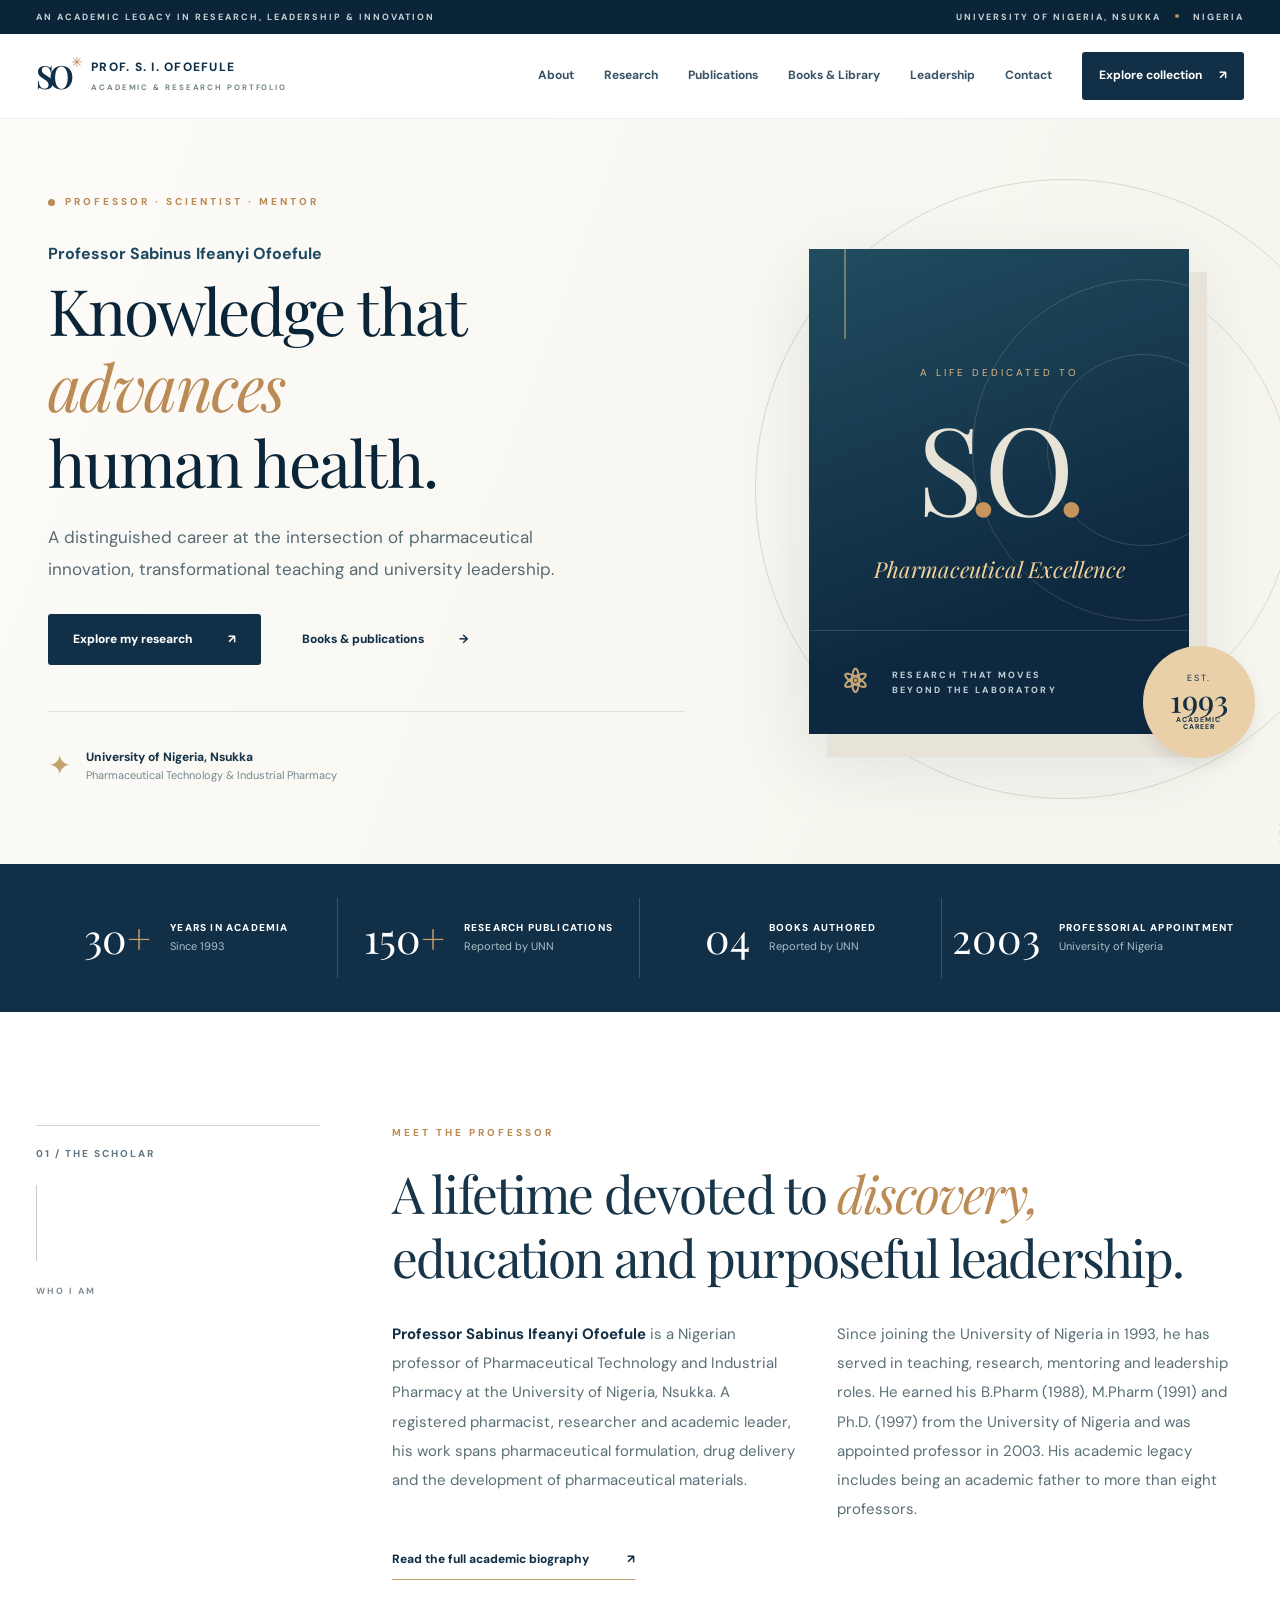
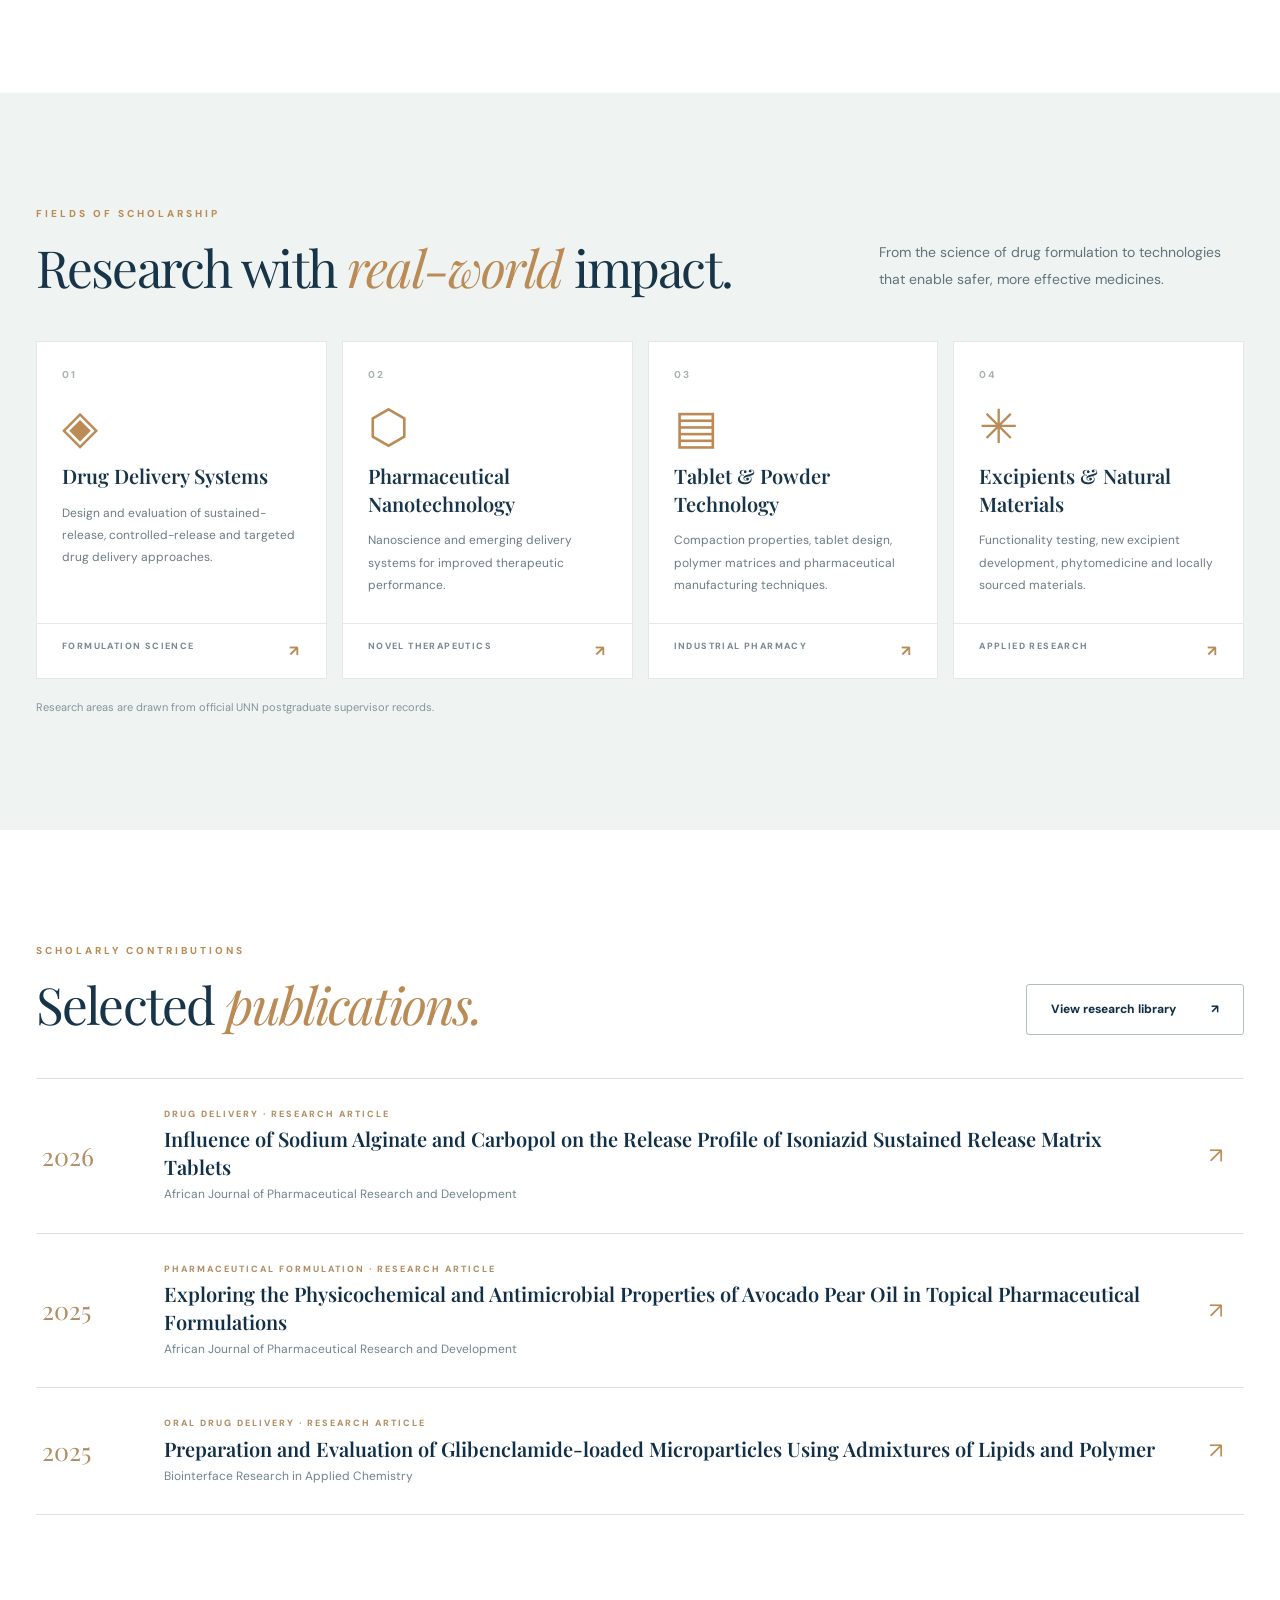
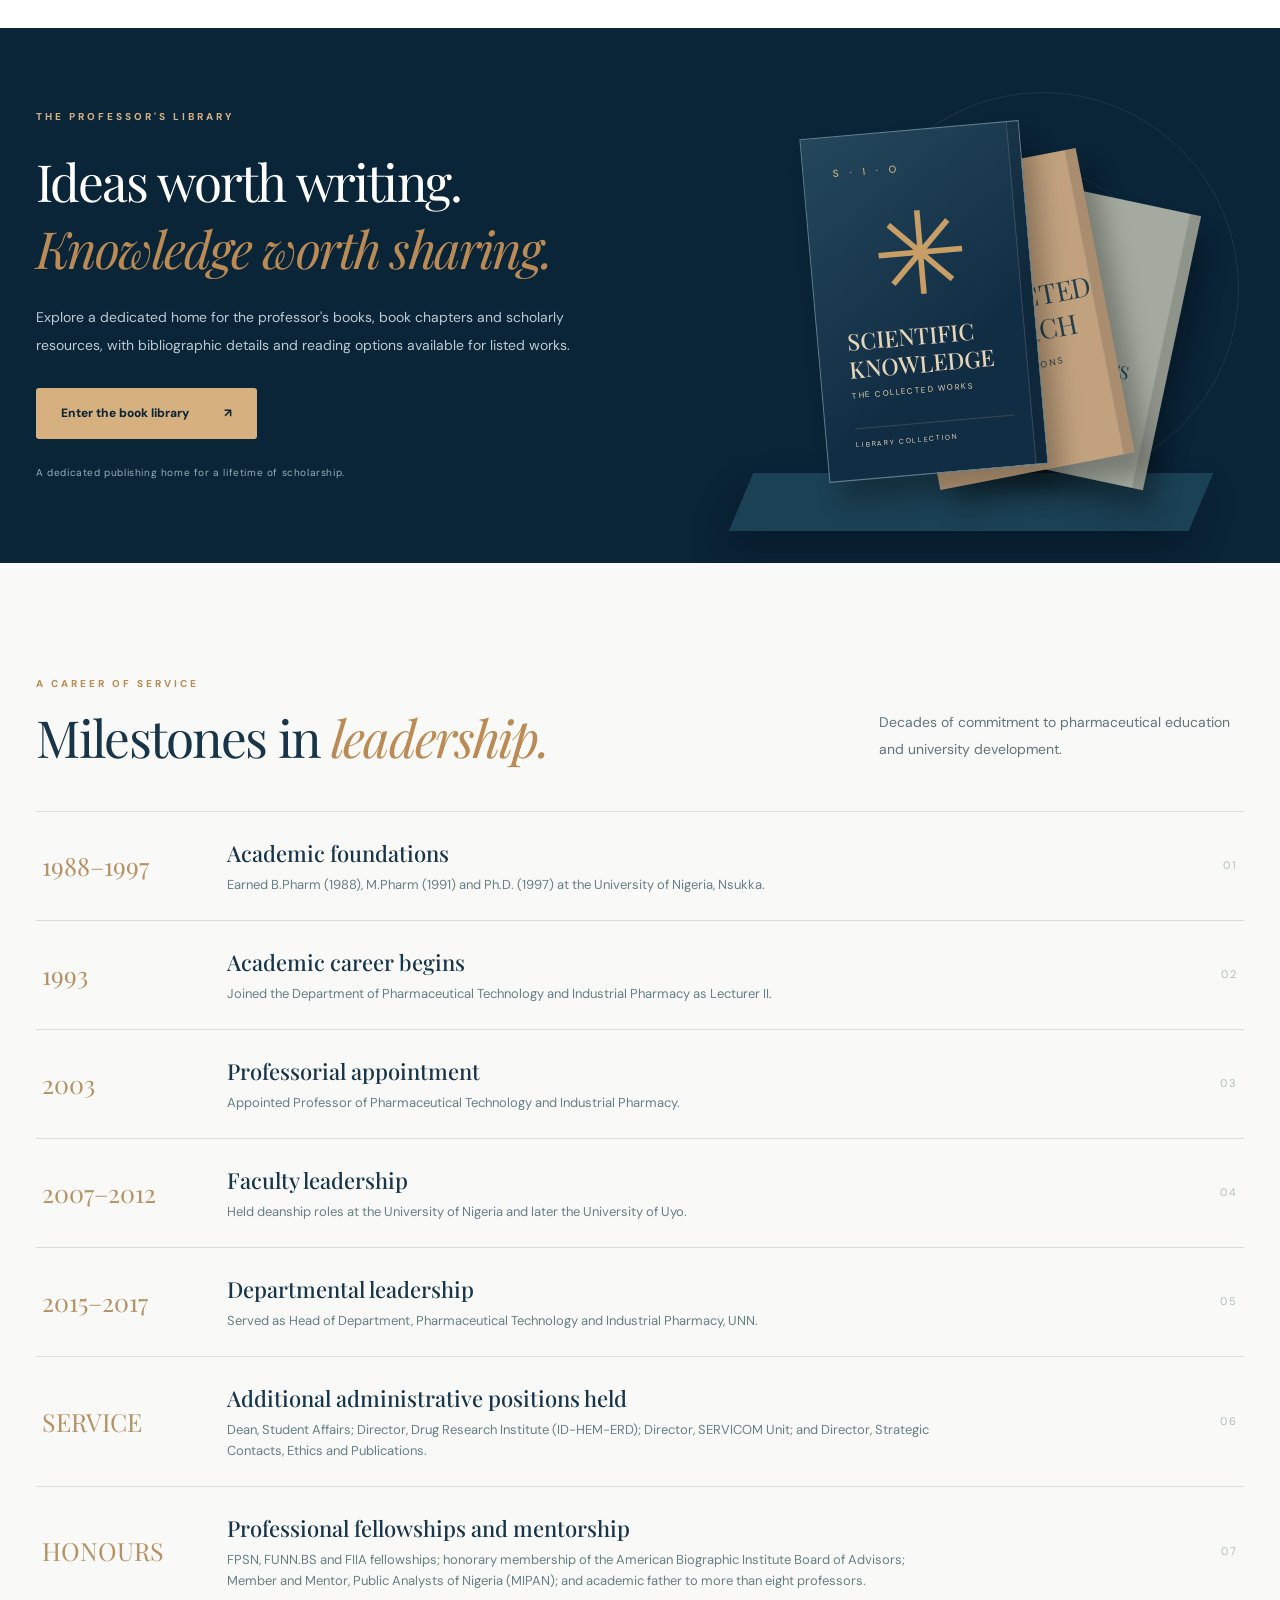
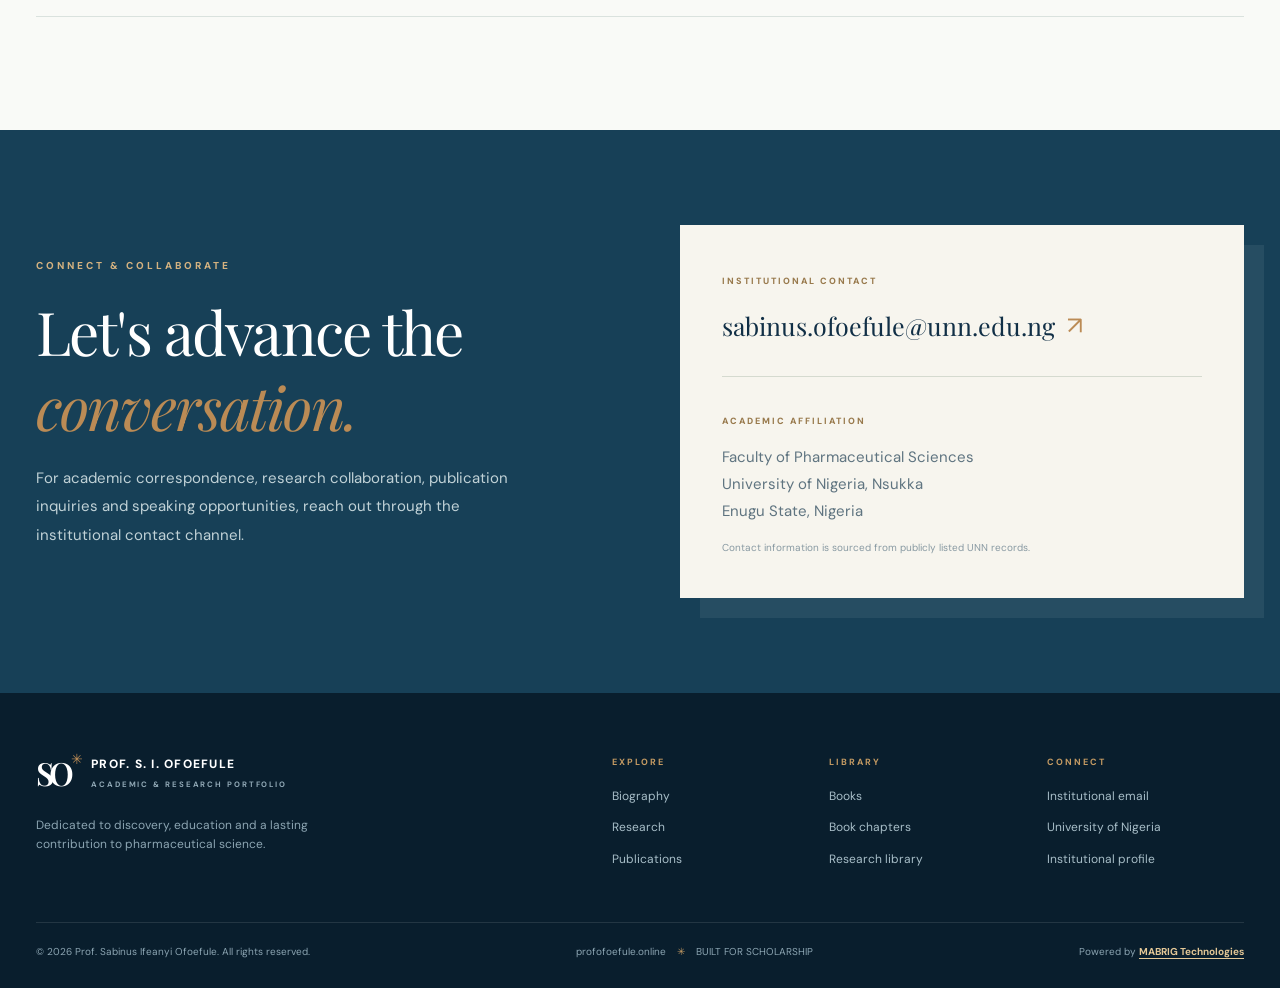
==== commit 8793198d: "Keep private publisher dashboard out of public navigation" ====
--- a/site/index.html
+++ b/site/index.html
@@ -19,5 +19,5 @@
 <section class="books-feature"><div class="container books-feature-grid"><div class="books-feature-copy"><div class="section-kicker light">THE PROFESSOR'S LIBRARY</div><h2>Ideas worth writing.<br><em>Knowledge worth sharing.</em></h2><p>Explore a dedicated home for the professor's books, book chapters and scholarly resources, with bibliographic details and reading options available for listed works.</p><a class="btn btn-gold" href="books.html">Enter the book library <span>↗</span></a><div class="books-note">A dedicated publishing home for a lifetime of scholarship.</div></div><div class="book-art" aria-label="Illustration of scholarly books"><div class="book-stack book-back"><i></i><div class="book-line"></div><small>THE PROFESSOR'S<br>LIBRARY</small></div><div class="book-stack book-middle"><i></i><span>COLLECTED<br>RESEARCH</span><small>ACADEMIC EDITIONS</small></div><div class="book-stack book-front"><div class="front-logo">S · I · O</div><div class="front-pattern">✳</div><b>SCIENTIFIC<br>KNOWLEDGE</b><span>THE COLLECTED WORKS</span><small>LIBRARY COLLECTION</small></div><div class="book-plinth"></div></div></div></section>
 <section class="section timeline-section" id="leadership"><div class="container"><div class="section-row"><div><div class="section-kicker">A CAREER OF SERVICE</div><h2>Milestones in <em>leadership.</em></h2></div><p>Decades of commitment to pharmaceutical education and university development.</p></div><div class="timeline"><div class="timeline-item"><span>1988–1997</span><div><h3>Academic foundations</h3><p>Earned B.Pharm (1988), M.Pharm (1991) and Ph.D. (1997) at the University of Nigeria, Nsukka.</p></div><i>01</i></div><div class="timeline-item"><span>1993</span><div><h3>Academic career begins</h3><p>Joined the Department of Pharmaceutical Technology and Industrial Pharmacy as Lecturer II.</p></div><i>02</i></div><div class="timeline-item"><span>2003</span><div><h3>Professorial appointment</h3><p>Appointed Professor of Pharmaceutical Technology and Industrial Pharmacy.</p></div><i>03</i></div><div class="timeline-item"><span>2007–2012</span><div><h3>Faculty leadership</h3><p>Held deanship roles at the University of Nigeria and later the University of Uyo.</p></div><i>04</i></div><div class="timeline-item"><span>2015–2017</span><div><h3>Departmental leadership</h3><p>Served as Head of Department, Pharmaceutical Technology and Industrial Pharmacy, UNN.</p></div><i>05</i></div><div class="timeline-item"><span>SERVICE</span><div><h3>Additional administrative positions held</h3><p>Dean, Student Affairs; Director, Drug Research Institute (ID-HEM-ERD); Director, SERVICOM Unit; and Director, Strategic Contacts, Ethics and Publications.</p></div><i>06</i></div><div class="timeline-item"><span>HONOURS</span><div><h3>Professional fellowships and mentorship</h3><p>FPSN, FUNN.BS and FIIA fellowships; honorary membership of the American Biographic Institute Board of Advisors; Member and Mentor, Public Analysts of Nigeria (MIPAN); and academic father to more than eight professors.</p></div><i>07</i></div></div></div></section>
 <section class="contact-section" id="contact"><div class="container contact-grid"><div><div class="section-kicker light">CONNECT & COLLABORATE</div><h2>Let's advance the <em>conversation.</em></h2><p>For academic correspondence, research collaboration, publication inquiries and speaking opportunities, reach out through the institutional contact channel.</p></div><div class="contact-card"><small>INSTITUTIONAL CONTACT</small><a href="mailto:sabinus.ofoefule@unn.edu.ng" class="contact-email">sabinus.ofoefule@unn.edu.ng <span>↗</span></a><div class="contact-divider"></div><small>ACADEMIC AFFILIATION</small><p>Faculty of Pharmaceutical Sciences<br>University of Nigeria, Nsukka<br>Enugu State, Nigeria</p><div class="contact-small">Contact information is sourced from publicly listed UNN records.</div></div></div></section>
-</main><footer class="footer"><div class="container footer-grid"><div><a class="brand footer-brand" href="index.html"><span class="brand-mark">SO<span class="brand-star">✳</span></span><span class="brand-copy"><b>PROF. S. I. OFOEFULE</b><small>ACADEMIC & RESEARCH PORTFOLIO</small></span></a><p>Dedicated to discovery, education and a lasting contribution to pharmaceutical science.</p></div><div class="footer-links"><div><strong>EXPLORE</strong><a href="profile.html">Biography</a><a href="#research">Research</a><a href="publications.html">Publications</a></div><div><strong>LIBRARY</strong><a href="books.html">Books</a><a href="books.html?filter=chapter">Book chapters</a><a href="admin.html">Publisher studio</a></div><div><strong>CONNECT</strong><a href="mailto:sabinus.ofoefule@unn.edu.ng">Institutional email</a><a href="https://www.unn.edu.ng/" target="_blank" rel="noopener noreferrer">University of Nigeria</a><a href="https://stracep.unn.edu.ng/key-officers/" target="_blank" rel="noopener noreferrer">Institutional profile</a></div></div></div><div class="container footer-base"><span>© <span id="year"></span> Prof. Sabinus Ifeanyi Ofoefule. All rights reserved.</span><span>profofoefule.online <span class="footer-dot">✳</span> BUILT FOR SCHOLARSHIP</span><span class="footer-powered">Powered by <a href="https://www.mabrigkorie.org" target="_blank" rel="noopener noreferrer">MABRIG Technologies</a></span></div></footer>
+</main><footer class="footer"><div class="container footer-grid"><div><a class="brand footer-brand" href="index.html"><span class="brand-mark">SO<span class="brand-star">✳</span></span><span class="brand-copy"><b>PROF. S. I. OFOEFULE</b><small>ACADEMIC & RESEARCH PORTFOLIO</small></span></a><p>Dedicated to discovery, education and a lasting contribution to pharmaceutical science.</p></div><div class="footer-links"><div><strong>EXPLORE</strong><a href="profile.html">Biography</a><a href="#research">Research</a><a href="publications.html">Publications</a></div><div><strong>LIBRARY</strong><a href="books.html">Books</a><a href="books.html?filter=chapter">Book chapters</a><a href="publications.html">Research library</a></div><div><strong>CONNECT</strong><a href="mailto:sabinus.ofoefule@unn.edu.ng">Institutional email</a><a href="https://www.unn.edu.ng/" target="_blank" rel="noopener noreferrer">University of Nigeria</a><a href="https://stracep.unn.edu.ng/key-officers/" target="_blank" rel="noopener noreferrer">Institutional profile</a></div></div></div><div class="container footer-base"><span>© <span id="year"></span> Prof. Sabinus Ifeanyi Ofoefule. All rights reserved.</span><span>profofoefule.online <span class="footer-dot">✳</span> BUILT FOR SCHOLARSHIP</span><span class="footer-powered">Powered by <a href="https://www.mabrigkorie.org" target="_blank" rel="noopener noreferrer">MABRIG Technologies</a></span></div></footer>
 <script src="assets/common.js" defer></script></body></html>
